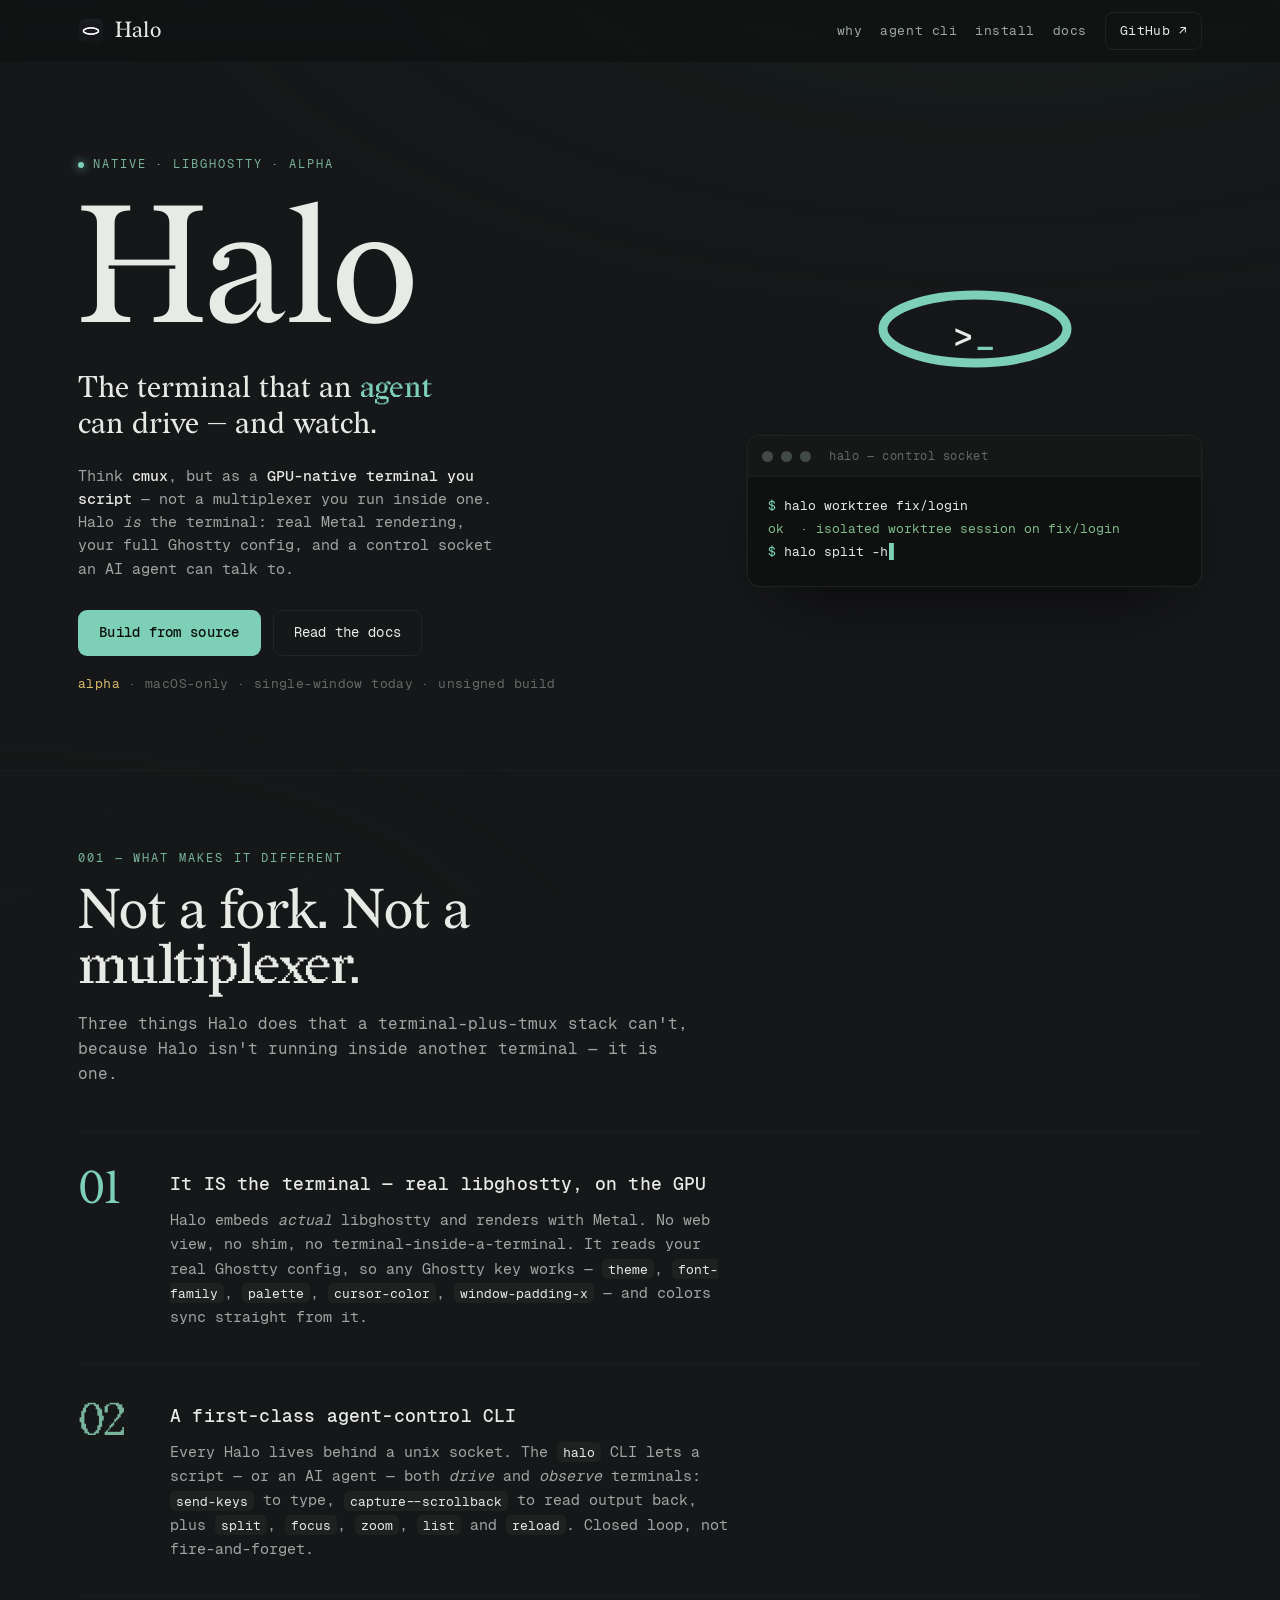
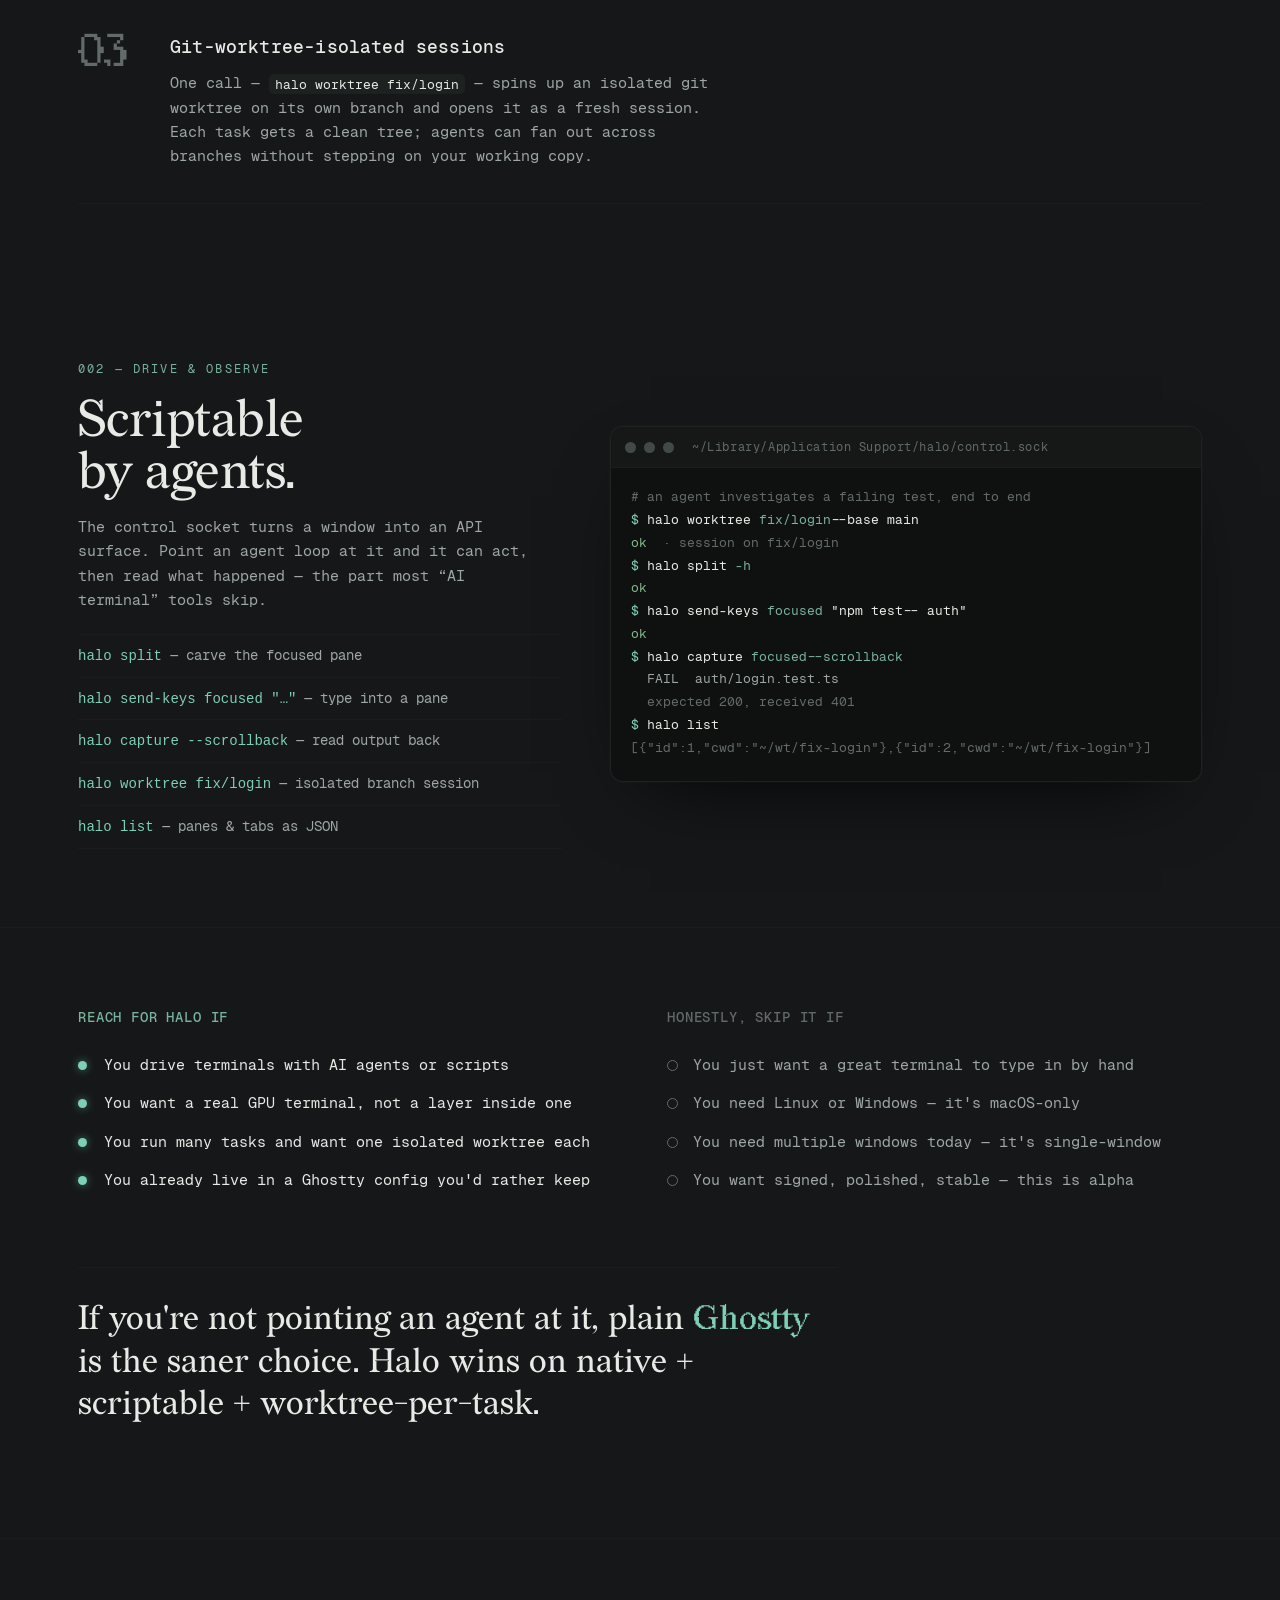
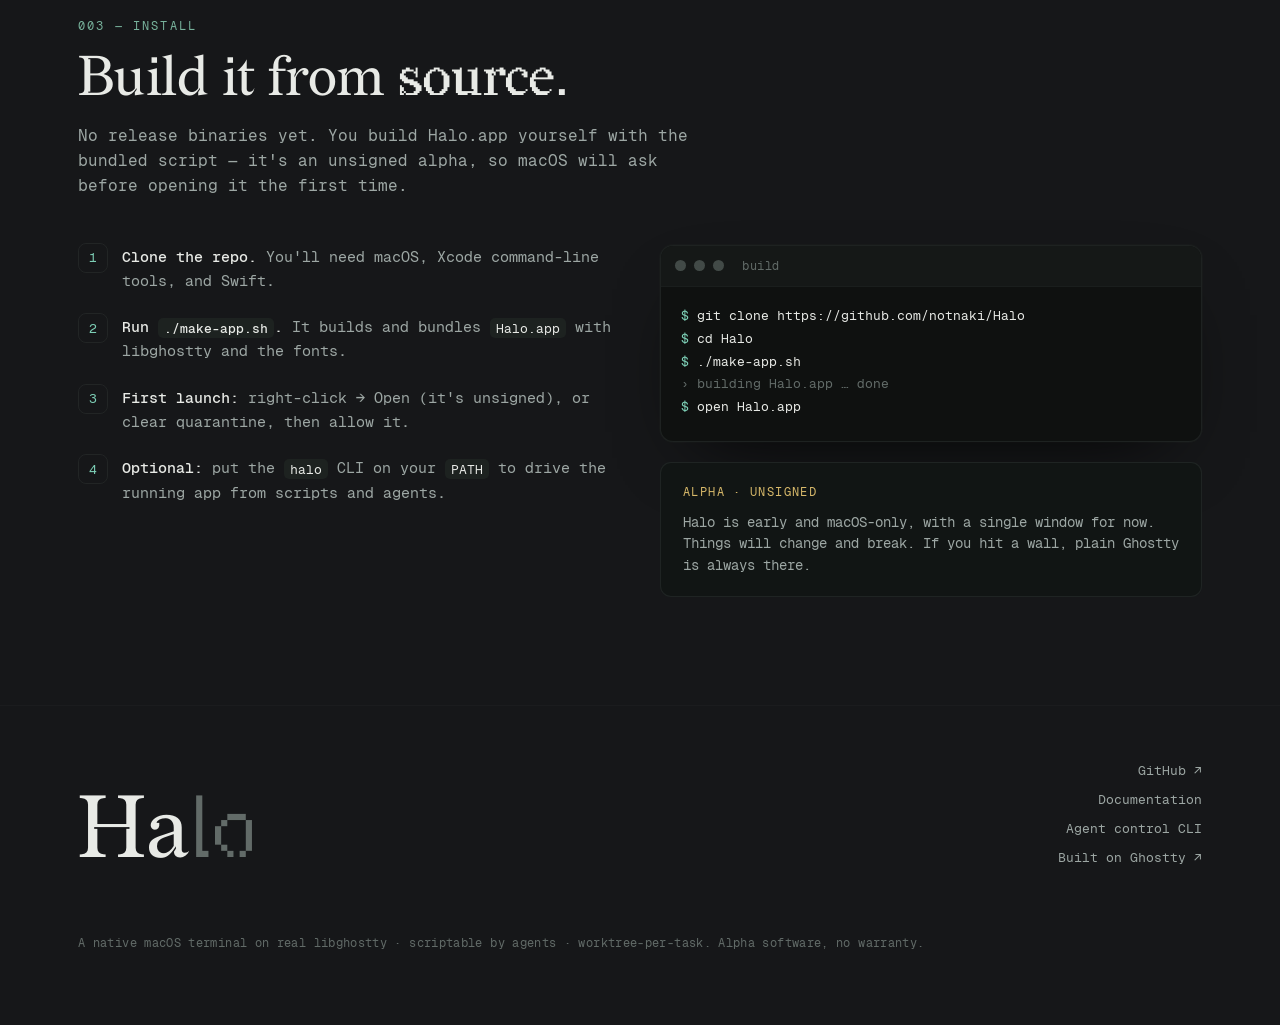
==== index.html @ ccf2ba5f "Halo website: landing + docs (Redaction-font aesthetic) Co-Authored-By: Claude Opus 4.8 <noreply@ant" ====
<!DOCTYPE html>
<html lang="en">
<head>
<meta charset="utf-8">
<meta name="viewport" content="width=device-width, initial-scale=1">
<title>Halo — a GPU-native terminal you script instead of a multiplexer you run inside one</title>
<meta name="description" content="Halo is a native macOS terminal built on real libghostty (GPU/Metal) with a first-class agent-control CLI and git-worktree-isolated sessions. Alpha, macOS-only.">
<link rel="icon" type="image/svg+xml" href="assets/favicon.svg">
<link rel="stylesheet" href="css/style.css">
</head>
<body>

<nav class="nav">
  <div class="wrap">
    <a class="brand" href="index.html">
      <img src="assets/halo-logo.svg" alt="Halo logo">
      <span class="mk">Halo</span>
    </a>
    <span class="spacer"></span>
    <a class="lnk" href="#different">why</a>
    <a class="lnk" href="#agent">agent cli</a>
    <a class="lnk" href="#install">install</a>
    <a class="lnk keep" href="docs.html">docs</a>
    <a class="ghbtn keep" href="https://github.com/notnaki/Halo" target="_blank" rel="noopener">GitHub ↗</a>
  </div>
</nav>

<!-- ============ HERO ============ -->
<header class="hero">
  <div class="wrap">
    <div class="hero-copy">
      <span class="kicker"><span class="dot"></span> native · libghostty · alpha</span>
      <h1><span class="redact" data-redact>Halo</span></h1>
      <p class="tagline">The terminal that an <em>agent</em> can drive — and watch.</p>
      <p class="cmux">
        Think <b>cmux</b>, but as a <b>GPU-native terminal you script</b> — not a
        multiplexer you run inside one. Halo <em>is</em> the terminal: real Metal
        rendering, your full Ghostty config, and a control socket an AI agent can
        talk to.
      </p>
      <div class="hero-cta">
        <a class="btn primary" href="#install">Build from source</a>
        <a class="btn ghost" href="docs.html">Read the docs</a>
      </div>
      <p class="meta-line"><span class="tag">alpha</span> · macOS-only · single-window today · unsigned build</p>
    </div>

    <div class="hero-stage">
      <div class="halo-ring" aria-hidden="true">
        <svg viewBox="0 0 230 130">
          <ellipse class="core" cx="115" cy="58" rx="92" ry="34" fill="none" stroke-width="9"/>
        </svg>
        <div class="prompt">&gt;<span class="cur">_</span></div>
      </div>

      <div class="term" role="img" aria-label="Terminal showing an agent driving Halo: halo split, send-keys, capture, worktree.">
        <div class="bar">
          <span class="d"></span><span class="d"></span><span class="d"></span>
          <span class="t">halo — control socket</span>
        </div>
        <pre data-type='[
          {"t":"cmd","v":"halo worktree fix/login"},
          {"t":"out","v":"ok  · isolated worktree session on fix/login","c":"ok"},
          {"t":"cmd","v":"halo split -h"},
          {"t":"out","v":"ok","c":"ok"},
          {"t":"cmd","v":"halo send-keys focused \"npm test\""},
          {"t":"out","v":"ok","c":"ok"},
          {"t":"cmd","v":"halo capture focused --scrollback"},
          {"t":"out","v":"  Tests:  3 failed, 41 passed","c":"dim2"},
          {"t":"out","v":"  → handing scrollback back to the agent…","c":"dim2"}
        ]'>$ </pre>
      </div>
    </div>
  </div>
</header>

<hr class="rule">

<!-- ============ WHY DIFFERENT ============ -->
<section class="sec" id="different">
  <div class="wrap">
    <div class="sec-head">
      <span class="sec-num">001 — what makes it different</span>
      <h2>Not a fork. Not a <span class="d35">multiplexer.</span></h2>
      <p class="lede">Three things Halo does that a terminal-plus-tmux stack can't, because Halo isn't running inside another terminal — it is one.</p>
    </div>

    <div class="diff">
      <div class="row">
        <div class="idx">01</div>
        <div class="body">
          <h3>It IS the terminal — real libghostty, on the GPU</h3>
          <p>Halo embeds <em>actual</em> libghostty and renders with Metal. No web view, no
          shim, no terminal-inside-a-terminal. It reads your real Ghostty config, so any
          Ghostty key works — <code>theme</code>, <code>font-family</code>, <code>palette</code>,
          <code>cursor-color</code>, <code>window-padding-x</code> — and colors sync straight from it.</p>
        </div>
      </div>
      <div class="row alt">
        <div class="idx">02</div>
        <div class="body">
          <h3>A first-class agent-control CLI</h3>
          <p>Every Halo lives behind a unix socket. The <code>halo</code> CLI lets a script — or an
          AI agent — both <em>drive</em> and <em>observe</em> terminals: <code>send-keys</code> to type,
          <code>capture --scrollback</code> to read output back, plus <code>split</code>, <code>focus</code>,
          <code>zoom</code>, <code>list</code> and <code>reload</code>. Closed loop, not fire-and-forget.</p>
        </div>
      </div>
      <div class="row alt2">
        <div class="idx">03</div>
        <div class="body">
          <h3>Git-worktree-isolated sessions</h3>
          <p>One call — <code>halo worktree fix/login</code> — spins up an isolated git worktree on
          its own branch and opens it as a fresh session. Each task gets a clean tree; agents
          can fan out across branches without stepping on your working copy.</p>
        </div>
      </div>
    </div>
  </div>
</section>

<!-- ============ AGENT DEMO ============ -->
<section class="sec demo" id="agent">
  <div class="wrap">
    <div class="copy">
      <span class="sec-num">002 — drive &amp; observe</span>
      <h2 style="font-family:var(--display);font-weight:400;font-size:clamp(32px,5vw,52px);line-height:1;margin:0 0 16px;">Scriptable<br>by agents.</h2>
      <p>The control socket turns a window into an API surface. Point an agent loop at it
      and it can act, then read what happened — the part most “AI terminal” tools skip.</p>
      <ul>
        <li><code>halo split</code> — carve the focused pane</li>
        <li><code>halo send-keys focused "…"</code> — type into a pane</li>
        <li><code>halo capture --scrollback</code> — read output back</li>
        <li><code>halo worktree fix/login</code> — isolated branch session</li>
        <li><code>halo list</code> — panes &amp; tabs as JSON</li>
      </ul>
    </div>

    <div class="term">
      <div class="bar">
        <span class="d"></span><span class="d"></span><span class="d"></span>
        <span class="t">~/Library/Application Support/halo/control.sock</span>
      </div>
<pre><span class="dim2"># an agent investigates a failing test, end to end</span>
<span class="pr">$ </span><span class="cmd">halo worktree <span class="flag">fix/login</span> --base main</span>
<span class="ok">ok</span>  <span class="dim2">· session on fix/login</span>
<span class="pr">$ </span><span class="cmd">halo split <span class="flag">-h</span></span>
<span class="ok">ok</span>
<span class="pr">$ </span><span class="cmd">halo send-keys <span class="flag">focused</span> "npm test -- auth"</span>
<span class="ok">ok</span>
<span class="pr">$ </span><span class="cmd">halo capture <span class="flag">focused --scrollback</span></span>
  FAIL  auth/login.test.ts
  <span class="dim2">expected 200, received 401</span>
<span class="pr">$ </span><span class="cmd">halo list</span>
<span class="dim2">[{"id":1,"cwd":"~/wt/fix-login"},{"id":2,"cwd":"~/wt/fix-login"}]</span>
</pre>
    </div>
  </div>
</section>

<hr class="rule">

<!-- ============ HONEST / WHO IT'S FOR ============ -->
<section class="sec honest">
  <div class="wrap">
    <div class="col for">
      <h3>Reach for Halo if</h3>
      <ul>
        <li>You drive terminals with AI agents or scripts</li>
        <li>You want a real GPU terminal, not a layer inside one</li>
        <li>You run many tasks and want one isolated worktree each</li>
        <li>You already live in a Ghostty config you'd rather keep</li>
      </ul>
    </div>
    <div class="col not">
      <h3>Honestly, skip it if</h3>
      <ul>
        <li>You just want a great terminal to type in by hand</li>
        <li>You need Linux or Windows — it's macOS-only</li>
        <li>You need multiple windows today — it's single-window</li>
        <li>You want signed, polished, stable — this is alpha</li>
      </ul>
    </div>
    <p class="pull">If you're not pointing an agent at it, plain <em>Ghostty</em> is the saner choice. Halo wins on native + scriptable + worktree-per-task.</p>
  </div>
</section>

<hr class="rule">

<!-- ============ INSTALL ============ -->
<section class="sec install" id="install">
  <div class="wrap">
    <div class="sec-head">
      <span class="sec-num">003 — install</span>
      <h2>Build it from <span class="d35">source.</span></h2>
      <p class="lede">No release binaries yet. You build Halo.app yourself with the bundled script — it's an unsigned alpha, so macOS will ask before opening it the first time.</p>
    </div>

    <div class="grid">
      <ol class="steps">
        <li><b>Clone the repo.</b> You'll need macOS, Xcode command-line tools, and Swift.</li>
        <li><b>Run <span class="inline-code">./make-app.sh</span>.</b> It builds and bundles <span class="inline-code">Halo.app</span> with libghostty and the fonts.</li>
        <li><b>First launch:</b> right-click → Open (it's unsigned), or clear quarantine, then allow it.</li>
        <li><b>Optional:</b> put the <span class="inline-code">halo</span> CLI on your <span class="inline-code">PATH</span> to drive the running app from scripts and agents.</li>
      </ol>

      <div>
        <div class="term">
          <div class="bar">
            <span class="d"></span><span class="d"></span><span class="d"></span>
            <span class="t">build</span>
          </div>
<pre><span class="pr">$ </span><span class="cmd">git clone https://github.com/notnaki/Halo</span>
<span class="pr">$ </span><span class="cmd">cd Halo</span>
<span class="pr">$ </span><span class="cmd">./make-app.sh</span>
<span class="dim2">› building Halo.app … done</span>
<span class="pr">$ </span><span class="cmd">open Halo.app</span>
</pre>
        </div>
        <div class="callout" style="margin-top:20px;">
          <div class="lbl">alpha · unsigned</div>
          <p>Halo is early and macOS-only, with a single window for now. Things will change and break. If you hit a wall, plain Ghostty is always there.</p>
        </div>
      </div>
    </div>
  </div>
</section>

<!-- ============ FOOTER ============ -->
<footer>
  <div class="wrap">
    <div class="big">Ha<span class="d70">lo</span></div>
    <div class="links">
      <a href="https://github.com/notnaki/Halo" target="_blank" rel="noopener">GitHub ↗</a>
      <a href="docs.html">Documentation</a>
      <a href="docs.html#cli">Agent control CLI</a>
      <a href="https://ghostty.org" target="_blank" rel="noopener">Built on Ghostty ↗</a>
    </div>
    <p class="fine">A native macOS terminal on real libghostty · scriptable by agents · worktree-per-task. Alpha software, no warranty.</p>
  </div>
</footer>

<script src="js/main.js"></script>
</body>
</html>
---- css/style.css ----
/* ============================================================
   Halo — site styles
   Redaction (degraded serif display) + Geist Mono (body/code)
   Surface #161719 · text near-white · accent mint #7dcfb6
   ============================================================ */

/* ---- Fonts ---- */
@font-face { font-family:"Redaction";     src:url("../fonts/Redaction.otf")    format("opentype"); font-display:swap; }
@font-face { font-family:"Redaction 10";  src:url("../fonts/Redaction10.otf")  format("opentype"); font-display:swap; }
@font-face { font-family:"Redaction 20";  src:url("../fonts/Redaction20.otf")  format("opentype"); font-display:swap; }
@font-face { font-family:"Redaction 35";  src:url("../fonts/Redaction35.otf")  format("opentype"); font-display:swap; }
@font-face { font-family:"Redaction 50";  src:url("../fonts/Redaction50.otf")  format("opentype"); font-display:swap; }
@font-face { font-family:"Redaction 70";  src:url("../fonts/Redaction70.otf")  format("opentype"); font-display:swap; }
@font-face { font-family:"Redaction 100"; src:url("../fonts/Redaction100.otf") format("opentype"); font-display:swap; }

@font-face { font-family:"Geist Mono"; font-weight:400; src:url("../fonts/GeistMono-Regular.ttf") format("truetype"); font-display:swap; }
@font-face { font-family:"Geist Mono"; font-weight:500; src:url("../fonts/GeistMono-Medium.ttf")  format("truetype"); font-display:swap; }

/* ---- Tokens ---- */
:root{
  --surface:    #161719;
  --surface-2:  oklch(0.205 0.006 175);   /* faintly mint-tinted panel */
  --surface-3:  oklch(0.245 0.008 175);
  --line:       oklch(0.32 0.01 175 / 0.5);
  --line-soft:  oklch(0.32 0.01 175 / 0.22);
  --text:       #e8eae6;
  --text-dim:   oklch(0.72 0.012 175);
  --text-faint: oklch(0.52 0.012 175);
  --accent:     #7dcfb6;
  --accent-dim: oklch(0.72 0.07 168);
  --accent-deep:oklch(0.55 0.08 168);
  --warn:       #d8b96a;

  --mono: "Geist Mono", ui-monospace, "SF Mono", Menlo, monospace;
  --display: "Redaction", Georgia, serif;

  --maxw: 1180px;
  --read: 68ch;
}

*{ box-sizing:border-box; }
html{ -webkit-text-size-adjust:100%; scroll-behavior:smooth; }
@media (prefers-reduced-motion: reduce){ html{ scroll-behavior:auto; } }

body{
  margin:0;
  background:var(--surface);
  color:var(--text);
  font-family:var(--mono);
  font-size:15px;
  line-height:1.62;
  -webkit-font-smoothing:antialiased;
  text-rendering:optimizeLegibility;
  overflow-x:hidden;
}

/* faint grain/vignette so the near-black never looks flat */
body::before{
  content:""; position:fixed; inset:0; z-index:-1; pointer-events:none;
  background:
    radial-gradient(120% 80% at 78% -10%, oklch(0.26 0.03 168 / 0.35), transparent 60%),
    radial-gradient(90% 60% at 0% 110%, oklch(0.22 0.02 168 / 0.30), transparent 60%);
}

a{ color:var(--accent); text-decoration:none; }
a:hover{ text-decoration:underline; text-underline-offset:3px; }

::selection{ background:var(--accent); color:#0d0f10; }

/* ---- Layout ---- */
.wrap{ width:100%; max-width:var(--maxw); margin-inline:auto; padding-inline:28px; }
section{ position:relative; }
.rule{ height:1px; background:var(--line-soft); border:0; margin:0; }

/* ---- Nav ---- */
.nav{
  position:sticky; top:0; z-index:50;
  backdrop-filter:blur(10px);
  background:oklch(0.18 0.005 175 / 0.72);
  border-bottom:1px solid var(--line-soft);
}
.nav .wrap{ display:flex; align-items:center; gap:18px; height:62px; }
.brand{ display:flex; align-items:center; gap:11px; color:var(--text); font-weight:500; letter-spacing:0.02em; }
.brand:hover{ text-decoration:none; }
.brand img{ width:26px; height:26px; border-radius:7px; }
.brand .mk{ font-family:var(--display); font-size:22px; letter-spacing:0.01em; }
.nav .spacer{ flex:1; }
.nav a.lnk{ color:var(--text-dim); font-size:13px; letter-spacing:0.04em; text-transform:lowercase; }
.nav a.lnk:hover{ color:var(--text); text-decoration:none; }
.nav .ghbtn{
  color:var(--text); border:1px solid var(--line); padding:7px 14px; border-radius:8px;
  font-size:13px; letter-spacing:0.03em;
}
.nav .ghbtn:hover{ border-color:var(--accent); color:var(--accent); text-decoration:none; }
@media (max-width:720px){ .nav a.lnk:not(.keep){ display:none; } }

/* ============================================================
   HERO
   ============================================================ */
.hero{ padding:88px 0 64px; }
.hero .wrap{ display:grid; grid-template-columns:1.15fr 0.85fr; gap:54px; align-items:center; }
@media (max-width:880px){ .hero .wrap{ grid-template-columns:1fr; gap:40px; } }

.kicker{
  display:inline-flex; align-items:center; gap:9px;
  font-size:12px; letter-spacing:0.16em; text-transform:uppercase; color:var(--accent-dim);
  margin-bottom:26px;
}
.kicker .dot{ width:6px; height:6px; border-radius:50%; background:var(--accent); box-shadow:0 0 10px var(--accent); }

/* the big degrading display word */
.hero h1{
  margin:0;
  font-family:var(--display);
  font-weight:400;
  font-size:clamp(64px, 13vw, 168px);
  line-height:0.86;
  letter-spacing:-0.01em;
}
.hero h1 .redact{ display:inline-block; }
/* each letter starts crisp; degrades via grade swap on scroll/hover */
.hero h1 .gl{ display:inline-block; transition:font-family 0.35s ease; will-change:font-family; }

.tagline{
  margin:26px 0 0;
  font-family:var(--display);
  font-size:clamp(20px, 2.6vw, 30px);
  line-height:1.2;
  color:var(--text);
  max-width:22ch;
}
.tagline em{ font-style:normal; font-family:"Redaction 35"; color:var(--accent); }

.cmux{
  margin-top:22px; max-width:46ch; color:var(--text-dim); font-size:14.5px; line-height:1.6;
}
.cmux b{ color:var(--text); font-weight:500; }

.hero-cta{ display:flex; flex-wrap:wrap; gap:12px; margin-top:30px; align-items:center; }
.btn{
  font-family:var(--mono); font-size:13.5px; letter-spacing:0.02em;
  padding:11px 20px; border-radius:9px; cursor:pointer; border:1px solid transparent;
  display:inline-flex; align-items:center; gap:9px;
}
.btn.primary{ background:var(--accent); color:#0c0f0e; font-weight:500; }
.btn.primary:hover{ background:#95dcc6; text-decoration:none; }
.btn.ghost{ border-color:var(--line); color:var(--text); }
.btn.ghost:hover{ border-color:var(--accent); color:var(--accent); text-decoration:none; }
.meta-line{ margin-top:18px; color:var(--text-faint); font-size:12.5px; letter-spacing:0.03em; }
.meta-line .tag{ color:var(--warn); }

/* ---- Hero visual: glowing halo over a live terminal ---- */
.hero-stage{ position:relative; min-height:300px; display:flex; flex-direction:column; align-items:center; justify-content:center; gap:34px; }

.halo-ring{ position:relative; width:230px; height:130px; }
.halo-ring svg{ width:100%; height:100%; overflow:visible; }
.halo-ring .ell{ filter:drop-shadow(0 0 18px var(--accent-deep)); }
.halo-ring .core{ stroke:var(--accent); }
@keyframes haloPulse{
  0%,100%{ opacity:0.85; filter:drop-shadow(0 0 14px oklch(0.55 0.08 168 / 0.7)); }
  50%    { opacity:1;    filter:drop-shadow(0 0 30px oklch(0.62 0.10 168 / 0.95)); }
}
.halo-ring .core{ animation:haloPulse 4.2s ease-in-out infinite; }
.halo-ring .prompt{
  position:absolute; inset:0; display:flex; align-items:center; justify-content:center;
  font-family:var(--mono); font-size:34px; font-weight:500; color:var(--text);
  letter-spacing:0.04em;
}
.halo-ring .prompt .cur{ color:var(--accent); animation:blink 1.1s step-end infinite; }
@keyframes blink{ 50%{ opacity:0; } }

@media (prefers-reduced-motion: reduce){
  .halo-ring .core{ animation:none; }
  .halo-ring .prompt .cur{ animation:none; }
  .term .type::after{ animation:none; }
}

/* ---- Terminal card (hero + demos) ---- */
.term{
  width:100%;
  background:oklch(0.175 0.004 175);
  border:1px solid var(--line);
  border-radius:13px;
  overflow:hidden;
  box-shadow:0 30px 80px -40px #000, 0 0 0 1px oklch(0.32 0.01 175 / 0.15);
}
.term .bar{
  display:flex; align-items:center; gap:8px;
  padding:11px 14px; border-bottom:1px solid var(--line-soft);
  background:oklch(0.205 0.005 175);
}
.term .bar .d{ width:11px; height:11px; border-radius:50%; background:oklch(0.4 0.01 175); }
.term .bar .t{ margin-left:10px; font-size:11.5px; color:var(--text-faint); letter-spacing:0.05em; }
.term pre{
  margin:0; padding:18px 20px 22px; font-family:var(--mono); font-size:13px; line-height:1.75;
  white-space:pre-wrap; word-break:break-word; color:var(--text-dim);
}
.term .pr{ color:var(--accent); }     /* prompt $ */
.term .cmd{ color:var(--text); }      /* typed command */
.term .flag{ color:var(--accent-dim); }
.term .ok{ color:#7fb98a; }
.term .dim2{ color:var(--text-faint); }
.term .type::after{
  content:"▋"; color:var(--accent); margin-left:1px;
  animation:blink 1.1s step-end infinite;
}

/* ============================================================
   SECTION SCAFFOLD
   ============================================================ */
.sec{ padding:78px 0; }
.sec-head{ max-width:var(--read); margin-bottom:46px; }
.sec-num{
  font-size:12px; letter-spacing:0.18em; color:var(--accent-dim); text-transform:uppercase;
  display:block; margin-bottom:16px;
}
.sec h2{
  font-family:var(--display); font-weight:400; letter-spacing:-0.01em;
  font-size:clamp(34px, 5vw, 56px); line-height:0.98; margin:0 0 16px;
}
.sec h2 .d35{ font-family:"Redaction 35"; }
.sec .lede{ color:var(--text-dim); font-size:15.5px; max-width:var(--read); }

/* ---- "Why different" — editorial numbered rows, NOT cards ---- */
.diff{ display:flex; flex-direction:column; }
.diff .row{
  display:grid; grid-template-columns:64px 1fr; gap:28px;
  padding:34px 0; border-top:1px solid var(--line-soft);
}
.diff .row:last-child{ border-bottom:1px solid var(--line-soft); }
.diff .idx{
  font-family:var(--display); font-size:46px; line-height:1; color:var(--accent);
  font-feature-settings:"tnum";
}
.diff .row.alt .idx{ font-family:"Redaction 35"; color:var(--accent-dim); }
.diff .row.alt2 .idx{ font-family:"Redaction 70"; color:var(--text-faint); }
.diff .body h3{
  margin:2px 0 10px; font-family:var(--mono); font-weight:500; font-size:18px; letter-spacing:0.01em; color:var(--text);
}
.diff .body p{ margin:0; color:var(--text-dim); max-width:62ch; }
.diff .body p code, .inline-code{
  font-family:var(--mono); background:var(--surface-3); color:var(--text);
  padding:1.5px 6px; border-radius:5px; font-size:0.88em;
}
@media (max-width:620px){ .diff .row{ grid-template-columns:1fr; gap:8px; } .diff .idx{ font-size:34px; } }

/* ---- Demo (agent control) ---- */
.demo .wrap{ display:grid; grid-template-columns:0.9fr 1.1fr; gap:48px; align-items:center; }
@media (max-width:880px){ .demo .wrap{ grid-template-columns:1fr; gap:32px; } }
.demo .copy p{ color:var(--text-dim); max-width:50ch; }
.demo .copy ul{ list-style:none; padding:0; margin:22px 0 0; }
.demo .copy li{ padding:9px 0; border-bottom:1px solid var(--line-soft); color:var(--text-dim); font-size:14px; }
.demo .copy li code{ color:var(--accent); }
.demo .copy li:first-child{ border-top:1px solid var(--line-soft); }

/* ---- Audience / honesty ---- */
.honest .wrap{ display:grid; grid-template-columns:1fr 1fr; gap:54px; }
@media (max-width:760px){ .honest .wrap{ grid-template-columns:1fr; gap:34px; } }
.honest .col h3{ font-family:var(--mono); font-weight:500; font-size:14px; letter-spacing:0.06em; text-transform:uppercase; color:var(--text-faint); margin:0 0 18px; }
.honest .for h3{ color:var(--accent-dim); }
.honest ul{ list-style:none; padding:0; margin:0; }
.honest li{ position:relative; padding:7px 0 7px 26px; color:var(--text); }
.honest li::before{ content:""; position:absolute; left:0; top:15px; width:9px; height:9px; border-radius:50%; }
.honest .for li::before{ background:var(--accent); box-shadow:0 0 8px var(--accent-deep); }
.honest .not li::before{ background:none; border:1px solid var(--text-faint); top:14px; }
.honest .not li{ color:var(--text-dim); }
.honest .pull{
  grid-column:1 / -1; margin-top:14px; padding-top:30px; border-top:1px solid var(--line-soft);
  font-family:var(--display); font-size:clamp(22px, 3vw, 34px); line-height:1.25; color:var(--text);
  max-width:38ch;
}
.honest .pull em{ font-style:normal; font-family:"Redaction 35"; color:var(--accent); }

/* ---- Install ---- */
.install .grid{ display:grid; grid-template-columns:1fr 1fr; gap:40px; align-items:start; }
@media (max-width:820px){ .install .grid{ grid-template-columns:1fr; gap:30px; } }
.steps{ counter-reset:s; margin:0; padding:0; list-style:none; }
.steps li{ counter-increment:s; position:relative; padding:0 0 22px 44px; color:var(--text-dim); }
.steps li::before{
  content:counter(s); position:absolute; left:0; top:-2px;
  width:28px; height:28px; border-radius:8px; border:1px solid var(--line);
  display:flex; align-items:center; justify-content:center; color:var(--accent); font-size:13px;
}
.steps li b{ color:var(--text); font-weight:500; }
.callout{
  border:1px solid var(--line); border-radius:11px; padding:20px 22px; background:oklch(0.19 0.006 175);
}
.callout .lbl{ font-size:11.5px; letter-spacing:0.12em; text-transform:uppercase; color:var(--warn); margin-bottom:10px; }
.callout p{ margin:0; color:var(--text-dim); font-size:13.5px; line-height:1.6; }

/* ---- Footer ---- */
footer{ border-top:1px solid var(--line-soft); padding:54px 0 64px; margin-top:30px; }
footer .wrap{ display:flex; flex-wrap:wrap; gap:32px; justify-content:space-between; align-items:flex-end; }
footer .big{ font-family:var(--display); font-size:clamp(40px, 8vw, 88px); line-height:0.85; color:var(--text); }
footer .big .d70{ font-family:"Redaction 70"; color:var(--text-faint); }
footer .links{ display:flex; flex-direction:column; gap:8px; text-align:right; }
footer .links a{ color:var(--text-dim); font-size:13px; }
footer .links a:hover{ color:var(--accent); }
footer .fine{ width:100%; margin-top:34px; color:var(--text-faint); font-size:12px; letter-spacing:0.03em; }

/* ============================================================
   DOCS
   ============================================================ */
.docs-layout{ display:grid; grid-template-columns:230px 1fr; gap:54px; align-items:start; }
@media (max-width:900px){ .docs-layout{ grid-template-columns:1fr; gap:0; } }

.toc{ position:sticky; top:90px; align-self:start; }
@media (max-width:900px){ .toc{ position:static; margin-bottom:34px; padding-bottom:24px; border-bottom:1px solid var(--line-soft); } }
.toc .grp{ margin-bottom:24px; }
.toc .grp-t{ font-size:11px; letter-spacing:0.14em; text-transform:uppercase; color:var(--text-faint); margin-bottom:10px; }
.toc a{ display:block; color:var(--text-dim); font-size:13px; padding:4px 0; }
.toc a:hover{ color:var(--accent); text-decoration:none; }

.doc-main{ max-width:760px; min-width:0; }
.doc-hero{ padding:64px 0 30px; }
.doc-hero h1{ font-family:var(--display); font-weight:400; font-size:clamp(48px,9vw,92px); line-height:0.86; margin:0; letter-spacing:-0.01em; }
.doc-hero h1 .d35{ font-family:"Redaction 35"; }
.doc-hero p{ color:var(--text-dim); max-width:var(--read); margin-top:18px; }

.doc-sec{ padding:40px 0; border-top:1px solid var(--line-soft); scroll-margin-top:80px; }
.doc-sec > h2{
  font-family:var(--display); font-weight:400; font-size:clamp(30px,5vw,46px); line-height:1; margin:0 0 8px;
}
.doc-sec .sub{ color:var(--text-dim); max-width:var(--read); margin:0 0 26px; }
.doc-sec h3{
  font-family:var(--mono); font-weight:500; font-size:15px; letter-spacing:0.04em; text-transform:uppercase;
  color:var(--text-faint); margin:36px 0 14px;
}
.doc-sec p{ color:var(--text-dim); max-width:var(--read); }
.doc-sec p code, .doc-sec li code{
  font-family:var(--mono); background:var(--surface-3); color:var(--text);
  padding:1.5px 6px; border-radius:5px; font-size:0.88em;
}

/* config / cli tables */
.tbl{ width:100%; border-collapse:collapse; margin:8px 0 6px; font-size:13px; }
.tbl th{ text-align:left; font-weight:500; color:var(--text-faint); font-size:11px; letter-spacing:0.1em; text-transform:uppercase; padding:0 14px 10px 0; border-bottom:1px solid var(--line-soft); }
.tbl td{ padding:11px 14px 11px 0; border-bottom:1px solid var(--line-soft); vertical-align:top; color:var(--text-dim); }
.tbl td:first-child{ white-space:nowrap; }
.tbl code{ font-family:var(--mono); color:var(--accent); font-size:12.5px; }
.tbl .def{ color:var(--text); font-family:var(--mono); font-size:12.5px; }
.tbl tr:last-child td{ border-bottom:0; }

/* keyboard */
kbd{
  font-family:var(--mono); font-size:12px; color:var(--text);
  background:var(--surface-3); border:1px solid var(--line);
  border-bottom-width:2px; border-radius:6px; padding:2px 7px; white-space:nowrap;
}
.keys{ width:100%; border-collapse:collapse; font-size:13.5px; }
.keys td{ padding:10px 14px 10px 0; border-bottom:1px solid var(--line-soft); color:var(--text-dim); vertical-align:top; }
.keys td:first-child{ white-space:nowrap; width:1%; }
.keys tr:last-child td{ border-bottom:0; }

.codeblock{
  background:oklch(0.175 0.004 175); border:1px solid var(--line); border-radius:11px;
  padding:18px 20px; margin:18px 0; overflow-x:auto;
}
.codeblock pre{ margin:0; font-family:var(--mono); font-size:13px; line-height:1.7; color:var(--text-dim); white-space:pre; }
.codeblock .pr{ color:var(--accent); }
.codeblock .cmd{ color:var(--text); }
.codeblock .flag{ color:var(--accent-dim); }
.codeblock .cm{ color:var(--text-faint); }

.note{
  border:1px solid var(--line); border-radius:11px; padding:18px 20px; margin:22px 0;
  background:oklch(0.19 0.006 175); color:var(--text-dim); font-size:13.5px;
}
.note b{ color:var(--text); }
.back{ display:inline-block; margin-top:50px; color:var(--text-dim); font-size:13px; }
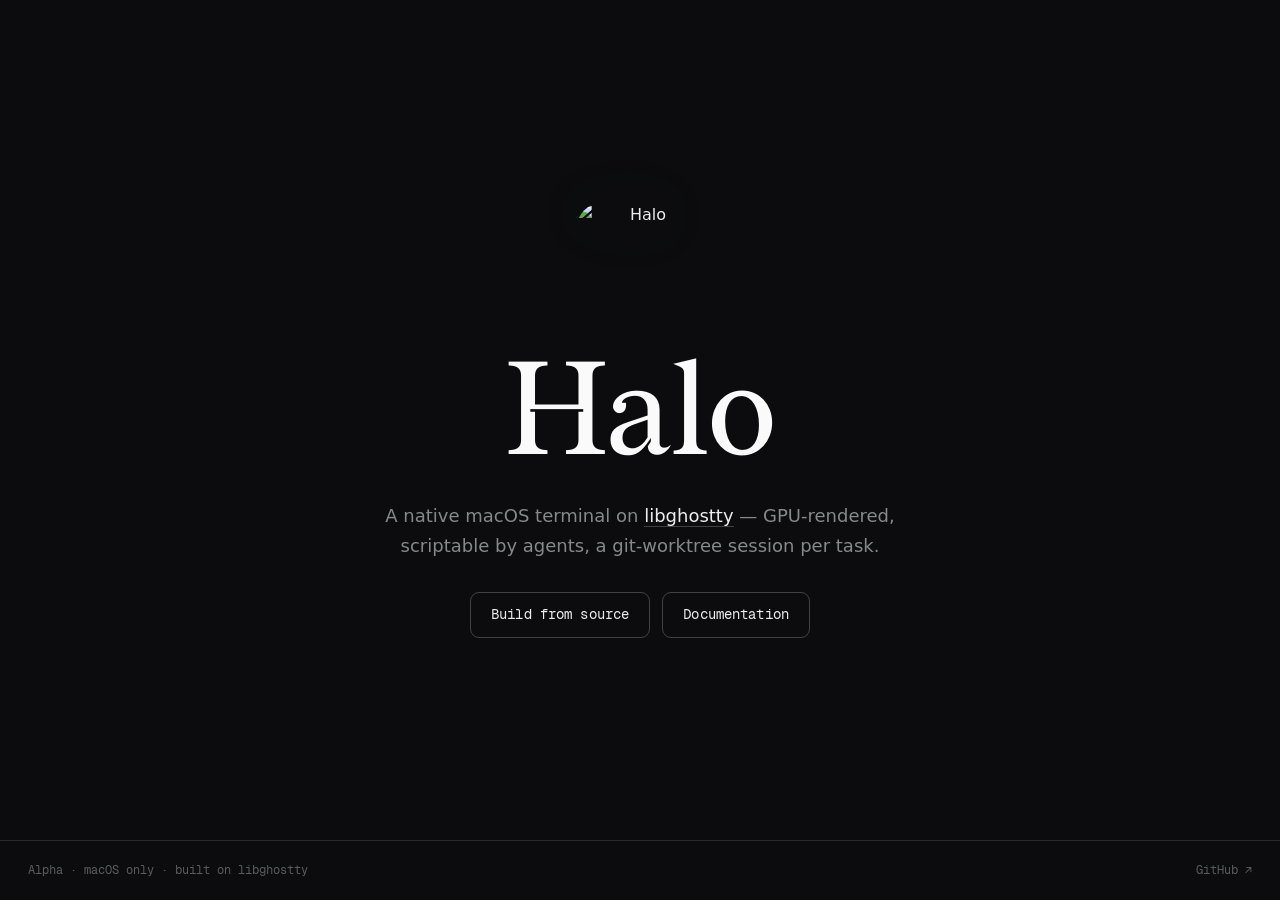
==== commit 73e75c03: "Site: per-character ink-bleed hover on wordmark" ====
--- a/index.html
+++ b/index.html
@@ -1,245 +1,27 @@
-<!DOCTYPE html>
+<!doctype html>
 <html lang="en">
 <head>
 <meta charset="utf-8">
 <meta name="viewport" content="width=device-width, initial-scale=1">
-<title>Halo — a GPU-native terminal you script instead of a multiplexer you run inside one</title>
-<meta name="description" content="Halo is a native macOS terminal built on real libghostty (GPU/Metal) with a first-class agent-control CLI and git-worktree-isolated sessions. Alpha, macOS-only.">
-<link rel="icon" type="image/svg+xml" href="assets/favicon.svg">
+<title>Halo — a native macOS terminal on libghostty</title>
+<meta name="description" content="A native macOS terminal emulator built on libghostty. GPU-rendered, scriptable by agents, with a git-worktree session per task.">
+<link rel="icon" href="assets/favicon.png">
 <link rel="stylesheet" href="css/style.css">
 </head>
-<body>
-
-<nav class="nav">
-  <div class="wrap">
-    <a class="brand" href="index.html">
-      <img src="assets/halo-logo.svg" alt="Halo logo">
-      <span class="mk">Halo</span>
-    </a>
-    <span class="spacer"></span>
-    <a class="lnk" href="#different">why</a>
-    <a class="lnk" href="#agent">agent cli</a>
-    <a class="lnk" href="#install">install</a>
-    <a class="lnk keep" href="docs.html">docs</a>
-    <a class="ghbtn keep" href="https://github.com/notnaki/Halo" target="_blank" rel="noopener">GitHub ↗</a>
-  </div>
-</nav>
-
-<!-- ============ HERO ============ -->
-<header class="hero">
-  <div class="wrap">
-    <div class="hero-copy">
-      <span class="kicker"><span class="dot"></span> native · libghostty · alpha</span>
-      <h1><span class="redact" data-redact>Halo</span></h1>
-      <p class="tagline">The terminal that an <em>agent</em> can drive — and watch.</p>
-      <p class="cmux">
-        Think <b>cmux</b>, but as a <b>GPU-native terminal you script</b> — not a
-        multiplexer you run inside one. Halo <em>is</em> the terminal: real Metal
-        rendering, your full Ghostty config, and a control socket an AI agent can
-        talk to.
-      </p>
-      <div class="hero-cta">
-        <a class="btn primary" href="#install">Build from source</a>
-        <a class="btn ghost" href="docs.html">Read the docs</a>
-      </div>
-      <p class="meta-line"><span class="tag">alpha</span> · macOS-only · single-window today · unsigned build</p>
-    </div>
-
-    <div class="hero-stage">
-      <div class="halo-ring" aria-hidden="true">
-        <svg viewBox="0 0 230 130">
-          <ellipse class="core" cx="115" cy="58" rx="92" ry="34" fill="none" stroke-width="9"/>
-        </svg>
-        <div class="prompt">&gt;<span class="cur">_</span></div>
-      </div>
-
-      <div class="term" role="img" aria-label="Terminal showing an agent driving Halo: halo split, send-keys, capture, worktree.">
-        <div class="bar">
-          <span class="d"></span><span class="d"></span><span class="d"></span>
-          <span class="t">halo — control socket</span>
-        </div>
-        <pre data-type='[
-          {"t":"cmd","v":"halo worktree fix/login"},
-          {"t":"out","v":"ok  · isolated worktree session on fix/login","c":"ok"},
-          {"t":"cmd","v":"halo split -h"},
-          {"t":"out","v":"ok","c":"ok"},
-          {"t":"cmd","v":"halo send-keys focused \"npm test\""},
-          {"t":"out","v":"ok","c":"ok"},
-          {"t":"cmd","v":"halo capture focused --scrollback"},
-          {"t":"out","v":"  Tests:  3 failed, 41 passed","c":"dim2"},
-          {"t":"out","v":"  → handing scrollback back to the agent…","c":"dim2"}
-        ]'>$ </pre>
-      </div>
-    </div>
-  </div>
-</header>
-
-<hr class="rule">
-
-<!-- ============ WHY DIFFERENT ============ -->
-<section class="sec" id="different">
-  <div class="wrap">
-    <div class="sec-head">
-      <span class="sec-num">001 — what makes it different</span>
-      <h2>Not a fork. Not a <span class="d35">multiplexer.</span></h2>
-      <p class="lede">Three things Halo does that a terminal-plus-tmux stack can't, because Halo isn't running inside another terminal — it is one.</p>
-    </div>
-
-    <div class="diff">
-      <div class="row">
-        <div class="idx">01</div>
-        <div class="body">
-          <h3>It IS the terminal — real libghostty, on the GPU</h3>
-          <p>Halo embeds <em>actual</em> libghostty and renders with Metal. No web view, no
-          shim, no terminal-inside-a-terminal. It reads your real Ghostty config, so any
-          Ghostty key works — <code>theme</code>, <code>font-family</code>, <code>palette</code>,
-          <code>cursor-color</code>, <code>window-padding-x</code> — and colors sync straight from it.</p>
-        </div>
-      </div>
-      <div class="row alt">
-        <div class="idx">02</div>
-        <div class="body">
-          <h3>A first-class agent-control CLI</h3>
-          <p>Every Halo lives behind a unix socket. The <code>halo</code> CLI lets a script — or an
-          AI agent — both <em>drive</em> and <em>observe</em> terminals: <code>send-keys</code> to type,
-          <code>capture --scrollback</code> to read output back, plus <code>split</code>, <code>focus</code>,
-          <code>zoom</code>, <code>list</code> and <code>reload</code>. Closed loop, not fire-and-forget.</p>
-        </div>
-      </div>
-      <div class="row alt2">
-        <div class="idx">03</div>
-        <div class="body">
-          <h3>Git-worktree-isolated sessions</h3>
-          <p>One call — <code>halo worktree fix/login</code> — spins up an isolated git worktree on
-          its own branch and opens it as a fresh session. Each task gets a clean tree; agents
-          can fan out across branches without stepping on your working copy.</p>
-        </div>
-      </div>
-    </div>
-  </div>
-</section>
-
-<!-- ============ AGENT DEMO ============ -->
-<section class="sec demo" id="agent">
-  <div class="wrap">
-    <div class="copy">
-      <span class="sec-num">002 — drive &amp; observe</span>
-      <h2 style="font-family:var(--display);font-weight:400;font-size:clamp(32px,5vw,52px);line-height:1;margin:0 0 16px;">Scriptable<br>by agents.</h2>
-      <p>The control socket turns a window into an API surface. Point an agent loop at it
-      and it can act, then read what happened — the part most “AI terminal” tools skip.</p>
-      <ul>
-        <li><code>halo split</code> — carve the focused pane</li>
-        <li><code>halo send-keys focused "…"</code> — type into a pane</li>
-        <li><code>halo capture --scrollback</code> — read output back</li>
-        <li><code>halo worktree fix/login</code> — isolated branch session</li>
-        <li><code>halo list</code> — panes &amp; tabs as JSON</li>
-      </ul>
-    </div>
-
-    <div class="term">
-      <div class="bar">
-        <span class="d"></span><span class="d"></span><span class="d"></span>
-        <span class="t">~/Library/Application Support/halo/control.sock</span>
-      </div>
-<pre><span class="dim2"># an agent investigates a failing test, end to end</span>
-<span class="pr">$ </span><span class="cmd">halo worktree <span class="flag">fix/login</span> --base main</span>
-<span class="ok">ok</span>  <span class="dim2">· session on fix/login</span>
-<span class="pr">$ </span><span class="cmd">halo split <span class="flag">-h</span></span>
-<span class="ok">ok</span>
-<span class="pr">$ </span><span class="cmd">halo send-keys <span class="flag">focused</span> "npm test -- auth"</span>
-<span class="ok">ok</span>
-<span class="pr">$ </span><span class="cmd">halo capture <span class="flag">focused --scrollback</span></span>
-  FAIL  auth/login.test.ts
-  <span class="dim2">expected 200, received 401</span>
-<span class="pr">$ </span><span class="cmd">halo list</span>
-<span class="dim2">[{"id":1,"cwd":"~/wt/fix-login"},{"id":2,"cwd":"~/wt/fix-login"}]</span>
-</pre>
-    </div>
-  </div>
-</section>
-
-<hr class="rule">
-
-<!-- ============ HONEST / WHO IT'S FOR ============ -->
-<section class="sec honest">
-  <div class="wrap">
-    <div class="col for">
-      <h3>Reach for Halo if</h3>
-      <ul>
-        <li>You drive terminals with AI agents or scripts</li>
-        <li>You want a real GPU terminal, not a layer inside one</li>
-        <li>You run many tasks and want one isolated worktree each</li>
-        <li>You already live in a Ghostty config you'd rather keep</li>
-      </ul>
-    </div>
-    <div class="col not">
-      <h3>Honestly, skip it if</h3>
-      <ul>
-        <li>You just want a great terminal to type in by hand</li>
-        <li>You need Linux or Windows — it's macOS-only</li>
-        <li>You need multiple windows today — it's single-window</li>
-        <li>You want signed, polished, stable — this is alpha</li>
-      </ul>
-    </div>
-    <p class="pull">If you're not pointing an agent at it, plain <em>Ghostty</em> is the saner choice. Halo wins on native + scriptable + worktree-per-task.</p>
-  </div>
-</section>
-
-<hr class="rule">
-
-<!-- ============ INSTALL ============ -->
-<section class="sec install" id="install">
-  <div class="wrap">
-    <div class="sec-head">
-      <span class="sec-num">003 — install</span>
-      <h2>Build it from <span class="d35">source.</span></h2>
-      <p class="lede">No release binaries yet. You build Halo.app yourself with the bundled script — it's an unsigned alpha, so macOS will ask before opening it the first time.</p>
-    </div>
-
-    <div class="grid">
-      <ol class="steps">
-        <li><b>Clone the repo.</b> You'll need macOS, Xcode command-line tools, and Swift.</li>
-        <li><b>Run <span class="inline-code">./make-app.sh</span>.</b> It builds and bundles <span class="inline-code">Halo.app</span> with libghostty and the fonts.</li>
-        <li><b>First launch:</b> right-click → Open (it's unsigned), or clear quarantine, then allow it.</li>
-        <li><b>Optional:</b> put the <span class="inline-code">halo</span> CLI on your <span class="inline-code">PATH</span> to drive the running app from scripts and agents.</li>
-      </ol>
-
-      <div>
-        <div class="term">
-          <div class="bar">
-            <span class="d"></span><span class="d"></span><span class="d"></span>
-            <span class="t">build</span>
-          </div>
-<pre><span class="pr">$ </span><span class="cmd">git clone https://github.com/notnaki/Halo</span>
-<span class="pr">$ </span><span class="cmd">cd Halo</span>
-<span class="pr">$ </span><span class="cmd">./make-app.sh</span>
-<span class="dim2">› building Halo.app … done</span>
-<span class="pr">$ </span><span class="cmd">open Halo.app</span>
-</pre>
-        </div>
-        <div class="callout" style="margin-top:20px;">
-          <div class="lbl">alpha · unsigned</div>
-          <p>Halo is early and macOS-only, with a single window for now. Things will change and break. If you hit a wall, plain Ghostty is always there.</p>
-        </div>
-      </div>
-    </div>
-  </div>
-</section>
-
-<!-- ============ FOOTER ============ -->
-<footer>
-  <div class="wrap">
-    <div class="big">Ha<span class="d70">lo</span></div>
-    <div class="links">
-      <a href="https://github.com/notnaki/Halo" target="_blank" rel="noopener">GitHub ↗</a>
-      <a href="docs.html">Documentation</a>
-      <a href="docs.html#cli">Agent control CLI</a>
-      <a href="https://ghostty.org" target="_blank" rel="noopener">Built on Ghostty ↗</a>
-    </div>
-    <p class="fine">A native macOS terminal on real libghostty · scriptable by agents · worktree-per-task. Alpha software, no warranty.</p>
-  </div>
-</footer>
-
-<script src="js/main.js"></script>
+<body class="home">
+  <main class="hero">
+    <img class="mark" src="assets/halo-mark.png" alt="Halo" width="128" height="128">
+    <h1 class="wordmark" aria-label="Halo"><span>H</span><span>a</span><span>l</span><span>o</span></h1>
+    <p class="lede">A native&nbsp;macOS terminal on <a href="https://ghostty.org">libghostty</a> —
+      GPU-rendered, scriptable by agents, a git&#8209;worktree session per task.</p>
+    <nav class="actions">
+      <a class="btn" href="https://github.com/notnaki/Halo">Build from source</a>
+      <a class="btn" href="docs.html">Documentation</a>
+    </nav>
+  </main>
+  <footer class="foot">
+    <span>Alpha · macOS only · built on libghostty</span>
+    <a href="https://github.com/notnaki/Halo">GitHub ↗</a>
+  </footer>
 </body>
 </html>
--- a/css/style.css
+++ b/css/style.css
@@ -1,370 +1,122 @@
-/* ============================================================
-   Halo — site styles
-   Redaction (degraded serif display) + Geist Mono (body/code)
-   Surface #161719 · text near-white · accent mint #7dcfb6
-   ============================================================ */
+/* Halo — plain, single-screen. Near-black, one mark, one line, two buttons.
+   Wordmark in Redaction (the redaction.us nod); everything else system + mono. */
 
-/* ---- Fonts ---- */
-@font-face { font-family:"Redaction";     src:url("../fonts/Redaction.otf")    format("opentype"); font-display:swap; }
-@font-face { font-family:"Redaction 10";  src:url("../fonts/Redaction10.otf")  format("opentype"); font-display:swap; }
-@font-face { font-family:"Redaction 20";  src:url("../fonts/Redaction20.otf")  format("opentype"); font-display:swap; }
-@font-face { font-family:"Redaction 35";  src:url("../fonts/Redaction35.otf")  format("opentype"); font-display:swap; }
-@font-face { font-family:"Redaction 50";  src:url("../fonts/Redaction50.otf")  format("opentype"); font-display:swap; }
-@font-face { font-family:"Redaction 70";  src:url("../fonts/Redaction70.otf")  format("opentype"); font-display:swap; }
+@font-face { font-family:"Redaction"; src:url("../fonts/Redaction.otf") format("opentype"); font-display:swap; }
+@font-face { font-family:"Redaction 20"; src:url("../fonts/Redaction20.otf") format("opentype"); font-display:swap; }
 @font-face { font-family:"Redaction 100"; src:url("../fonts/Redaction100.otf") format("opentype"); font-display:swap; }
+@font-face { font-family:"Geist Mono"; src:url("../fonts/GeistMono-Regular.ttf") format("truetype"); font-weight:400; font-display:swap; }
+@font-face { font-family:"Geist Mono"; src:url("../fonts/GeistMono-Medium.ttf") format("truetype"); font-weight:500; font-display:swap; }
 
-@font-face { font-family:"Geist Mono"; font-weight:400; src:url("../fonts/GeistMono-Regular.ttf") format("truetype"); font-display:swap; }
-@font-face { font-family:"Geist Mono"; font-weight:500; src:url("../fonts/GeistMono-Medium.ttf")  format("truetype"); font-display:swap; }
-
-/* ---- Tokens ---- */
 :root{
-  --surface:    #161719;
-  --surface-2:  oklch(0.205 0.006 175);   /* faintly mint-tinted panel */
-  --surface-3:  oklch(0.245 0.008 175);
-  --line:       oklch(0.32 0.01 175 / 0.5);
-  --line-soft:  oklch(0.32 0.01 175 / 0.22);
-  --text:       #e8eae6;
-  --text-dim:   oklch(0.72 0.012 175);
-  --text-faint: oklch(0.52 0.012 175);
-  --accent:     #7dcfb6;
-  --accent-dim: oklch(0.72 0.07 168);
-  --accent-deep:oklch(0.55 0.08 168);
-  --warn:       #d8b96a;
-
-  --mono: "Geist Mono", ui-monospace, "SF Mono", Menlo, monospace;
-  --display: "Redaction", Georgia, serif;
-
-  --maxw: 1180px;
-  --read: 68ch;
+  --bg:#0c0c0e;
+  --fg:#ededee;
+  --muted:#86888c;
+  --faint:#5a5c60;
+  --line:rgba(255,255,255,.12);
+  --line-2:rgba(255,255,255,.22);
+  --accent:#7dcfb6;
+  --mono:"Geist Mono", ui-monospace, SFMono-Regular, Menlo, monospace;
+  --sans:-apple-system, BlinkMacSystemFont, "Segoe UI", Inter, system-ui, sans-serif;
 }
 
 *{ box-sizing:border-box; }
-html{ -webkit-text-size-adjust:100%; scroll-behavior:smooth; }
-@media (prefers-reduced-motion: reduce){ html{ scroll-behavior:auto; } }
+html{ -webkit-font-smoothing:antialiased; text-rendering:optimizeLegibility; }
+body{
+  margin:0; background:var(--bg); color:var(--fg);
+  font-family:var(--sans); font-size:16px; line-height:1.6;
+}
+a{ color:inherit; text-decoration:none; }
+a:hover{ color:var(--accent); }
 
-body{
-  margin:0;
-  background:var(--surface);
-  color:var(--text);
-  font-family:var(--mono);
-  font-size:15px;
-  line-height:1.62;
-  -webkit-font-smoothing:antialiased;
-  text-rendering:optimizeLegibility;
-  overflow-x:hidden;
+/* ───────────────── Home (single screen) ───────────────── */
+.home{ display:flex; flex-direction:column; min-height:100vh; }
+.hero{
+  flex:1; display:flex; flex-direction:column; align-items:center; justify-content:center;
+  text-align:center; gap:26px; padding:64px 24px;
 }
+.mark{
+  width:128px; height:128px; border-radius:28px;
+  /* drop-shadow traces the PNG alpha, so the glow hugs the mark (box-shadow left a gap) */
+  filter:drop-shadow(0 0 34px rgba(125,207,182,.30));
+}
+.wordmark{
+  font-family:"Redaction", Georgia, serif; font-weight:400;
+  font-size:clamp(56px, 11vw, 132px); line-height:.9; letter-spacing:-.01em;
+  margin:0; color:#fafafa; cursor:default;
+}
+/* the redaction.us gag: each character bleeds heavier as you hover it */
+.wordmark span:hover{ font-family:"Redaction 100", Georgia, serif; }
+.lede{
+  max-width:50ch; margin:0; color:var(--muted);
+  font-size:clamp(15px,2.4vw,18px); line-height:1.65;
+}
+.lede a{ color:var(--fg); border-bottom:1px solid var(--line-2); }
+.lede a:hover{ color:var(--accent); border-color:var(--accent); }
 
-/* faint grain/vignette so the near-black never looks flat */
-body::before{
-  content:""; position:fixed; inset:0; z-index:-1; pointer-events:none;
-  background:
-    radial-gradient(120% 80% at 78% -10%, oklch(0.26 0.03 168 / 0.35), transparent 60%),
-    radial-gradient(90% 60% at 0% 110%, oklch(0.22 0.02 168 / 0.30), transparent 60%);
+.actions{ display:flex; gap:12px; flex-wrap:wrap; justify-content:center; margin-top:6px; }
+.btn{
+  font-family:var(--mono); font-size:13.5px; letter-spacing:.01em;
+  color:var(--fg); padding:11px 20px; border:1px solid var(--line-2); border-radius:9px;
+  transition:border-color .18s ease, color .18s ease, background .18s ease;
 }
+.btn:hover{ border-color:var(--accent); color:var(--accent); background:rgba(125,207,182,.05); }
 
-a{ color:var(--accent); text-decoration:none; }
-a:hover{ text-decoration:underline; text-underline-offset:3px; }
+.foot{
+  display:flex; justify-content:space-between; gap:16px; flex-wrap:wrap;
+  padding:20px 28px; font-family:var(--mono); font-size:12px; color:var(--faint);
+  border-top:1px solid var(--line);
+}
+.foot a:hover{ color:var(--accent); }
 
-::selection{ background:var(--accent); color:#0d0f10; }
+/* ───────────────── Docs ───────────────── */
+.wrap{ max-width:980px; margin:0 auto; padding:0 28px; }
 
-/* ---- Layout ---- */
-.wrap{ width:100%; max-width:var(--maxw); margin-inline:auto; padding-inline:28px; }
-section{ position:relative; }
-.rule{ height:1px; background:var(--line-soft); border:0; margin:0; }
+.nav{ border-bottom:1px solid var(--line); position:sticky; top:0; background:rgba(12,12,14,.86); backdrop-filter:saturate(140%) blur(8px); z-index:5; }
+.nav .wrap{ display:flex; align-items:center; gap:18px; height:58px; }
+.brand{ display:flex; align-items:center; gap:10px; font-family:"Redaction",serif; font-size:22px; color:#fafafa; }
+.brand img{ width:24px; height:24px; border-radius:6px; }
+.nav .spacer{ flex:1; }
+.nav .lnk{ font-family:var(--mono); font-size:13px; color:var(--muted); }
+.nav .lnk:hover{ color:var(--accent); }
+.nav .ghbtn{ font-family:var(--mono); font-size:12.5px; color:var(--fg); border:1px solid var(--line-2); padding:7px 13px; border-radius:8px; }
+.nav .ghbtn:hover{ border-color:var(--accent); color:var(--accent); }
 
-/* ---- Nav ---- */
-.nav{
-  position:sticky; top:0; z-index:50;
-  backdrop-filter:blur(10px);
-  background:oklch(0.18 0.005 175 / 0.72);
-  border-bottom:1px solid var(--line-soft);
+.docs{ display:grid; grid-template-columns:200px 1fr; gap:48px; padding:56px 0 96px; align-items:start; }
+.toc{ position:sticky; top:90px; font-family:var(--mono); font-size:12.5px; display:flex; flex-direction:column; gap:6px; }
+.toc a{ color:var(--muted); padding:3px 0; }
+.toc a:hover, .toc a.on{ color:var(--accent); }
+.toc .grp-t{ color:var(--faint); text-transform:uppercase; letter-spacing:.08em; font-size:10.5px; margin-top:16px; }
+.toc .grp-t:first-child{ margin-top:0; }
+
+.doc h1{ font-family:"Redaction",serif; font-weight:400; font-size:clamp(40px,7vw,64px); margin:0 0 8px; }
+.doc .sub{ color:var(--muted); max-width:62ch; margin:0 0 40px; }
+.doc section{ margin-bottom:56px; scroll-margin-top:84px; }
+.doc h2{ font-size:15px; font-family:var(--mono); font-weight:500; text-transform:uppercase; letter-spacing:.08em; color:var(--accent); border-bottom:1px solid var(--line); padding-bottom:10px; margin:0 0 18px; }
+.doc p{ color:#c9cacc; max-width:68ch; }
+.doc p a{ color:var(--fg); border-bottom:1px solid var(--line-2); }
+.doc p a:hover{ color:var(--accent); border-color:var(--accent); }
+
+/* config / cli tables — plain, hairline rows, no card chrome */
+.tbl{ width:100%; border-collapse:collapse; font-family:var(--mono); font-size:13px; }
+.tbl th{ text-align:left; color:var(--faint); font-weight:400; text-transform:uppercase; letter-spacing:.06em; font-size:10.5px; padding:0 16px 10px 0; border-bottom:1px solid var(--line); }
+.tbl td{ padding:11px 16px 11px 0; border-bottom:1px solid var(--line); vertical-align:top; }
+.tbl td.k{ color:var(--accent); white-space:nowrap; }
+.tbl td.def{ color:var(--muted); white-space:nowrap; }
+.tbl td.desc{ color:#c1c2c4; font-family:var(--sans); font-size:13.5px; }
+
+code{ font-family:var(--mono); font-size:.88em; color:#dfe0e2; background:rgba(255,255,255,.05); padding:.12em .4em; border-radius:4px; }
+pre{ font-family:var(--mono); font-size:13px; line-height:1.7; color:#d6d7d9; background:#111114; border:1px solid var(--line); border-radius:10px; padding:18px 20px; overflow-x:auto; }
+pre .c{ color:var(--faint); }       /* comment */
+pre .a{ color:var(--accent); }       /* verb / accent */
+
+kbd{ font-family:var(--mono); font-size:12px; color:var(--fg); background:#17181b; border:1px solid var(--line-2); border-bottom-width:2px; border-radius:6px; padding:2px 7px; }
+.keys{ display:flex; flex-direction:column; gap:0; }
+.keys .row{ display:flex; gap:16px; align-items:baseline; padding:11px 0; border-bottom:1px solid var(--line); }
+.keys .ks{ min-width:150px; display:flex; gap:5px; flex-wrap:wrap; }
+.keys .kd{ color:#c1c2c4; font-size:14px; }
+
+@media (max-width:760px){
+  .docs{ grid-template-columns:1fr; gap:0; }
+  .toc{ display:none; }
 }
-.nav .wrap{ display:flex; align-items:center; gap:18px; height:62px; }
-.brand{ display:flex; align-items:center; gap:11px; color:var(--text); font-weight:500; letter-spacing:0.02em; }
-.brand:hover{ text-decoration:none; }
-.brand img{ width:26px; height:26px; border-radius:7px; }
-.brand .mk{ font-family:var(--display); font-size:22px; letter-spacing:0.01em; }
-.nav .spacer{ flex:1; }
-.nav a.lnk{ color:var(--text-dim); font-size:13px; letter-spacing:0.04em; text-transform:lowercase; }
-.nav a.lnk:hover{ color:var(--text); text-decoration:none; }
-.nav .ghbtn{
-  color:var(--text); border:1px solid var(--line); padding:7px 14px; border-radius:8px;
-  font-size:13px; letter-spacing:0.03em;
-}
-.nav .ghbtn:hover{ border-color:var(--accent); color:var(--accent); text-decoration:none; }
-@media (max-width:720px){ .nav a.lnk:not(.keep){ display:none; } }
-
-/* ============================================================
-   HERO
-   ============================================================ */
-.hero{ padding:88px 0 64px; }
-.hero .wrap{ display:grid; grid-template-columns:1.15fr 0.85fr; gap:54px; align-items:center; }
-@media (max-width:880px){ .hero .wrap{ grid-template-columns:1fr; gap:40px; } }
-
-.kicker{
-  display:inline-flex; align-items:center; gap:9px;
-  font-size:12px; letter-spacing:0.16em; text-transform:uppercase; color:var(--accent-dim);
-  margin-bottom:26px;
-}
-.kicker .dot{ width:6px; height:6px; border-radius:50%; background:var(--accent); box-shadow:0 0 10px var(--accent); }
-
-/* the big degrading display word */
-.hero h1{
-  margin:0;
-  font-family:var(--display);
-  font-weight:400;
-  font-size:clamp(64px, 13vw, 168px);
-  line-height:0.86;
-  letter-spacing:-0.01em;
-}
-.hero h1 .redact{ display:inline-block; }
-/* each letter starts crisp; degrades via grade swap on scroll/hover */
-.hero h1 .gl{ display:inline-block; transition:font-family 0.35s ease; will-change:font-family; }
-
-.tagline{
-  margin:26px 0 0;
-  font-family:var(--display);
-  font-size:clamp(20px, 2.6vw, 30px);
-  line-height:1.2;
-  color:var(--text);
-  max-width:22ch;
-}
-.tagline em{ font-style:normal; font-family:"Redaction 35"; color:var(--accent); }
-
-.cmux{
-  margin-top:22px; max-width:46ch; color:var(--text-dim); font-size:14.5px; line-height:1.6;
-}
-.cmux b{ color:var(--text); font-weight:500; }
-
-.hero-cta{ display:flex; flex-wrap:wrap; gap:12px; margin-top:30px; align-items:center; }
-.btn{
-  font-family:var(--mono); font-size:13.5px; letter-spacing:0.02em;
-  padding:11px 20px; border-radius:9px; cursor:pointer; border:1px solid transparent;
-  display:inline-flex; align-items:center; gap:9px;
-}
-.btn.primary{ background:var(--accent); color:#0c0f0e; font-weight:500; }
-.btn.primary:hover{ background:#95dcc6; text-decoration:none; }
-.btn.ghost{ border-color:var(--line); color:var(--text); }
-.btn.ghost:hover{ border-color:var(--accent); color:var(--accent); text-decoration:none; }
-.meta-line{ margin-top:18px; color:var(--text-faint); font-size:12.5px; letter-spacing:0.03em; }
-.meta-line .tag{ color:var(--warn); }
-
-/* ---- Hero visual: glowing halo over a live terminal ---- */
-.hero-stage{ position:relative; min-height:300px; display:flex; flex-direction:column; align-items:center; justify-content:center; gap:34px; }
-
-.halo-ring{ position:relative; width:230px; height:130px; }
-.halo-ring svg{ width:100%; height:100%; overflow:visible; }
-.halo-ring .ell{ filter:drop-shadow(0 0 18px var(--accent-deep)); }
-.halo-ring .core{ stroke:var(--accent); }
-@keyframes haloPulse{
-  0%,100%{ opacity:0.85; filter:drop-shadow(0 0 14px oklch(0.55 0.08 168 / 0.7)); }
-  50%    { opacity:1;    filter:drop-shadow(0 0 30px oklch(0.62 0.10 168 / 0.95)); }
-}
-.halo-ring .core{ animation:haloPulse 4.2s ease-in-out infinite; }
-.halo-ring .prompt{
-  position:absolute; inset:0; display:flex; align-items:center; justify-content:center;
-  font-family:var(--mono); font-size:34px; font-weight:500; color:var(--text);
-  letter-spacing:0.04em;
-}
-.halo-ring .prompt .cur{ color:var(--accent); animation:blink 1.1s step-end infinite; }
-@keyframes blink{ 50%{ opacity:0; } }
-
-@media (prefers-reduced-motion: reduce){
-  .halo-ring .core{ animation:none; }
-  .halo-ring .prompt .cur{ animation:none; }
-  .term .type::after{ animation:none; }
-}
-
-/* ---- Terminal card (hero + demos) ---- */
-.term{
-  width:100%;
-  background:oklch(0.175 0.004 175);
-  border:1px solid var(--line);
-  border-radius:13px;
-  overflow:hidden;
-  box-shadow:0 30px 80px -40px #000, 0 0 0 1px oklch(0.32 0.01 175 / 0.15);
-}
-.term .bar{
-  display:flex; align-items:center; gap:8px;
-  padding:11px 14px; border-bottom:1px solid var(--line-soft);
-  background:oklch(0.205 0.005 175);
-}
-.term .bar .d{ width:11px; height:11px; border-radius:50%; background:oklch(0.4 0.01 175); }
-.term .bar .t{ margin-left:10px; font-size:11.5px; color:var(--text-faint); letter-spacing:0.05em; }
-.term pre{
-  margin:0; padding:18px 20px 22px; font-family:var(--mono); font-size:13px; line-height:1.75;
-  white-space:pre-wrap; word-break:break-word; color:var(--text-dim);
-}
-.term .pr{ color:var(--accent); }     /* prompt $ */
-.term .cmd{ color:var(--text); }      /* typed command */
-.term .flag{ color:var(--accent-dim); }
-.term .ok{ color:#7fb98a; }
-.term .dim2{ color:var(--text-faint); }
-.term .type::after{
-  content:"▋"; color:var(--accent); margin-left:1px;
-  animation:blink 1.1s step-end infinite;
-}
-
-/* ============================================================
-   SECTION SCAFFOLD
-   ============================================================ */
-.sec{ padding:78px 0; }
-.sec-head{ max-width:var(--read); margin-bottom:46px; }
-.sec-num{
-  font-size:12px; letter-spacing:0.18em; color:var(--accent-dim); text-transform:uppercase;
-  display:block; margin-bottom:16px;
-}
-.sec h2{
-  font-family:var(--display); font-weight:400; letter-spacing:-0.01em;
-  font-size:clamp(34px, 5vw, 56px); line-height:0.98; margin:0 0 16px;
-}
-.sec h2 .d35{ font-family:"Redaction 35"; }
-.sec .lede{ color:var(--text-dim); font-size:15.5px; max-width:var(--read); }
-
-/* ---- "Why different" — editorial numbered rows, NOT cards ---- */
-.diff{ display:flex; flex-direction:column; }
-.diff .row{
-  display:grid; grid-template-columns:64px 1fr; gap:28px;
-  padding:34px 0; border-top:1px solid var(--line-soft);
-}
-.diff .row:last-child{ border-bottom:1px solid var(--line-soft); }
-.diff .idx{
-  font-family:var(--display); font-size:46px; line-height:1; color:var(--accent);
-  font-feature-settings:"tnum";
-}
-.diff .row.alt .idx{ font-family:"Redaction 35"; color:var(--accent-dim); }
-.diff .row.alt2 .idx{ font-family:"Redaction 70"; color:var(--text-faint); }
-.diff .body h3{
-  margin:2px 0 10px; font-family:var(--mono); font-weight:500; font-size:18px; letter-spacing:0.01em; color:var(--text);
-}
-.diff .body p{ margin:0; color:var(--text-dim); max-width:62ch; }
-.diff .body p code, .inline-code{
-  font-family:var(--mono); background:var(--surface-3); color:var(--text);
-  padding:1.5px 6px; border-radius:5px; font-size:0.88em;
-}
-@media (max-width:620px){ .diff .row{ grid-template-columns:1fr; gap:8px; } .diff .idx{ font-size:34px; } }
-
-/* ---- Demo (agent control) ---- */
-.demo .wrap{ display:grid; grid-template-columns:0.9fr 1.1fr; gap:48px; align-items:center; }
-@media (max-width:880px){ .demo .wrap{ grid-template-columns:1fr; gap:32px; } }
-.demo .copy p{ color:var(--text-dim); max-width:50ch; }
-.demo .copy ul{ list-style:none; padding:0; margin:22px 0 0; }
-.demo .copy li{ padding:9px 0; border-bottom:1px solid var(--line-soft); color:var(--text-dim); font-size:14px; }
-.demo .copy li code{ color:var(--accent); }
-.demo .copy li:first-child{ border-top:1px solid var(--line-soft); }
-
-/* ---- Audience / honesty ---- */
-.honest .wrap{ display:grid; grid-template-columns:1fr 1fr; gap:54px; }
-@media (max-width:760px){ .honest .wrap{ grid-template-columns:1fr; gap:34px; } }
-.honest .col h3{ font-family:var(--mono); font-weight:500; font-size:14px; letter-spacing:0.06em; text-transform:uppercase; color:var(--text-faint); margin:0 0 18px; }
-.honest .for h3{ color:var(--accent-dim); }
-.honest ul{ list-style:none; padding:0; margin:0; }
-.honest li{ position:relative; padding:7px 0 7px 26px; color:var(--text); }
-.honest li::before{ content:""; position:absolute; left:0; top:15px; width:9px; height:9px; border-radius:50%; }
-.honest .for li::before{ background:var(--accent); box-shadow:0 0 8px var(--accent-deep); }
-.honest .not li::before{ background:none; border:1px solid var(--text-faint); top:14px; }
-.honest .not li{ color:var(--text-dim); }
-.honest .pull{
-  grid-column:1 / -1; margin-top:14px; padding-top:30px; border-top:1px solid var(--line-soft);
-  font-family:var(--display); font-size:clamp(22px, 3vw, 34px); line-height:1.25; color:var(--text);
-  max-width:38ch;
-}
-.honest .pull em{ font-style:normal; font-family:"Redaction 35"; color:var(--accent); }
-
-/* ---- Install ---- */
-.install .grid{ display:grid; grid-template-columns:1fr 1fr; gap:40px; align-items:start; }
-@media (max-width:820px){ .install .grid{ grid-template-columns:1fr; gap:30px; } }
-.steps{ counter-reset:s; margin:0; padding:0; list-style:none; }
-.steps li{ counter-increment:s; position:relative; padding:0 0 22px 44px; color:var(--text-dim); }
-.steps li::before{
-  content:counter(s); position:absolute; left:0; top:-2px;
-  width:28px; height:28px; border-radius:8px; border:1px solid var(--line);
-  display:flex; align-items:center; justify-content:center; color:var(--accent); font-size:13px;
-}
-.steps li b{ color:var(--text); font-weight:500; }
-.callout{
-  border:1px solid var(--line); border-radius:11px; padding:20px 22px; background:oklch(0.19 0.006 175);
-}
-.callout .lbl{ font-size:11.5px; letter-spacing:0.12em; text-transform:uppercase; color:var(--warn); margin-bottom:10px; }
-.callout p{ margin:0; color:var(--text-dim); font-size:13.5px; line-height:1.6; }
-
-/* ---- Footer ---- */
-footer{ border-top:1px solid var(--line-soft); padding:54px 0 64px; margin-top:30px; }
-footer .wrap{ display:flex; flex-wrap:wrap; gap:32px; justify-content:space-between; align-items:flex-end; }
-footer .big{ font-family:var(--display); font-size:clamp(40px, 8vw, 88px); line-height:0.85; color:var(--text); }
-footer .big .d70{ font-family:"Redaction 70"; color:var(--text-faint); }
-footer .links{ display:flex; flex-direction:column; gap:8px; text-align:right; }
-footer .links a{ color:var(--text-dim); font-size:13px; }
-footer .links a:hover{ color:var(--accent); }
-footer .fine{ width:100%; margin-top:34px; color:var(--text-faint); font-size:12px; letter-spacing:0.03em; }
-
-/* ============================================================
-   DOCS
-   ============================================================ */
-.docs-layout{ display:grid; grid-template-columns:230px 1fr; gap:54px; align-items:start; }
-@media (max-width:900px){ .docs-layout{ grid-template-columns:1fr; gap:0; } }
-
-.toc{ position:sticky; top:90px; align-self:start; }
-@media (max-width:900px){ .toc{ position:static; margin-bottom:34px; padding-bottom:24px; border-bottom:1px solid var(--line-soft); } }
-.toc .grp{ margin-bottom:24px; }
-.toc .grp-t{ font-size:11px; letter-spacing:0.14em; text-transform:uppercase; color:var(--text-faint); margin-bottom:10px; }
-.toc a{ display:block; color:var(--text-dim); font-size:13px; padding:4px 0; }
-.toc a:hover{ color:var(--accent); text-decoration:none; }
-
-.doc-main{ max-width:760px; min-width:0; }
-.doc-hero{ padding:64px 0 30px; }
-.doc-hero h1{ font-family:var(--display); font-weight:400; font-size:clamp(48px,9vw,92px); line-height:0.86; margin:0; letter-spacing:-0.01em; }
-.doc-hero h1 .d35{ font-family:"Redaction 35"; }
-.doc-hero p{ color:var(--text-dim); max-width:var(--read); margin-top:18px; }
-
-.doc-sec{ padding:40px 0; border-top:1px solid var(--line-soft); scroll-margin-top:80px; }
-.doc-sec > h2{
-  font-family:var(--display); font-weight:400; font-size:clamp(30px,5vw,46px); line-height:1; margin:0 0 8px;
-}
-.doc-sec .sub{ color:var(--text-dim); max-width:var(--read); margin:0 0 26px; }
-.doc-sec h3{
-  font-family:var(--mono); font-weight:500; font-size:15px; letter-spacing:0.04em; text-transform:uppercase;
-  color:var(--text-faint); margin:36px 0 14px;
-}
-.doc-sec p{ color:var(--text-dim); max-width:var(--read); }
-.doc-sec p code, .doc-sec li code{
-  font-family:var(--mono); background:var(--surface-3); color:var(--text);
-  padding:1.5px 6px; border-radius:5px; font-size:0.88em;
-}
-
-/* config / cli tables */
-.tbl{ width:100%; border-collapse:collapse; margin:8px 0 6px; font-size:13px; }
-.tbl th{ text-align:left; font-weight:500; color:var(--text-faint); font-size:11px; letter-spacing:0.1em; text-transform:uppercase; padding:0 14px 10px 0; border-bottom:1px solid var(--line-soft); }
-.tbl td{ padding:11px 14px 11px 0; border-bottom:1px solid var(--line-soft); vertical-align:top; color:var(--text-dim); }
-.tbl td:first-child{ white-space:nowrap; }
-.tbl code{ font-family:var(--mono); color:var(--accent); font-size:12.5px; }
-.tbl .def{ color:var(--text); font-family:var(--mono); font-size:12.5px; }
-.tbl tr:last-child td{ border-bottom:0; }
-
-/* keyboard */
-kbd{
-  font-family:var(--mono); font-size:12px; color:var(--text);
-  background:var(--surface-3); border:1px solid var(--line);
-  border-bottom-width:2px; border-radius:6px; padding:2px 7px; white-space:nowrap;
-}
-.keys{ width:100%; border-collapse:collapse; font-size:13.5px; }
-.keys td{ padding:10px 14px 10px 0; border-bottom:1px solid var(--line-soft); color:var(--text-dim); vertical-align:top; }
-.keys td:first-child{ white-space:nowrap; width:1%; }
-.keys tr:last-child td{ border-bottom:0; }
-
-.codeblock{
-  background:oklch(0.175 0.004 175); border:1px solid var(--line); border-radius:11px;
-  padding:18px 20px; margin:18px 0; overflow-x:auto;
-}
-.codeblock pre{ margin:0; font-family:var(--mono); font-size:13px; line-height:1.7; color:var(--text-dim); white-space:pre; }
-.codeblock .pr{ color:var(--accent); }
-.codeblock .cmd{ color:var(--text); }
-.codeblock .flag{ color:var(--accent-dim); }
-.codeblock .cm{ color:var(--text-faint); }
-
-.note{
-  border:1px solid var(--line); border-radius:11px; padding:18px 20px; margin:22px 0;
-  background:oklch(0.19 0.006 175); color:var(--text-dim); font-size:13.5px;
-}
-.note b{ color:var(--text); }
-.back{ display:inline-block; margin-top:50px; color:var(--text-dim); font-size:13px; }
+@media (prefers-reduced-motion:reduce){ *{ transition:none !important; } }
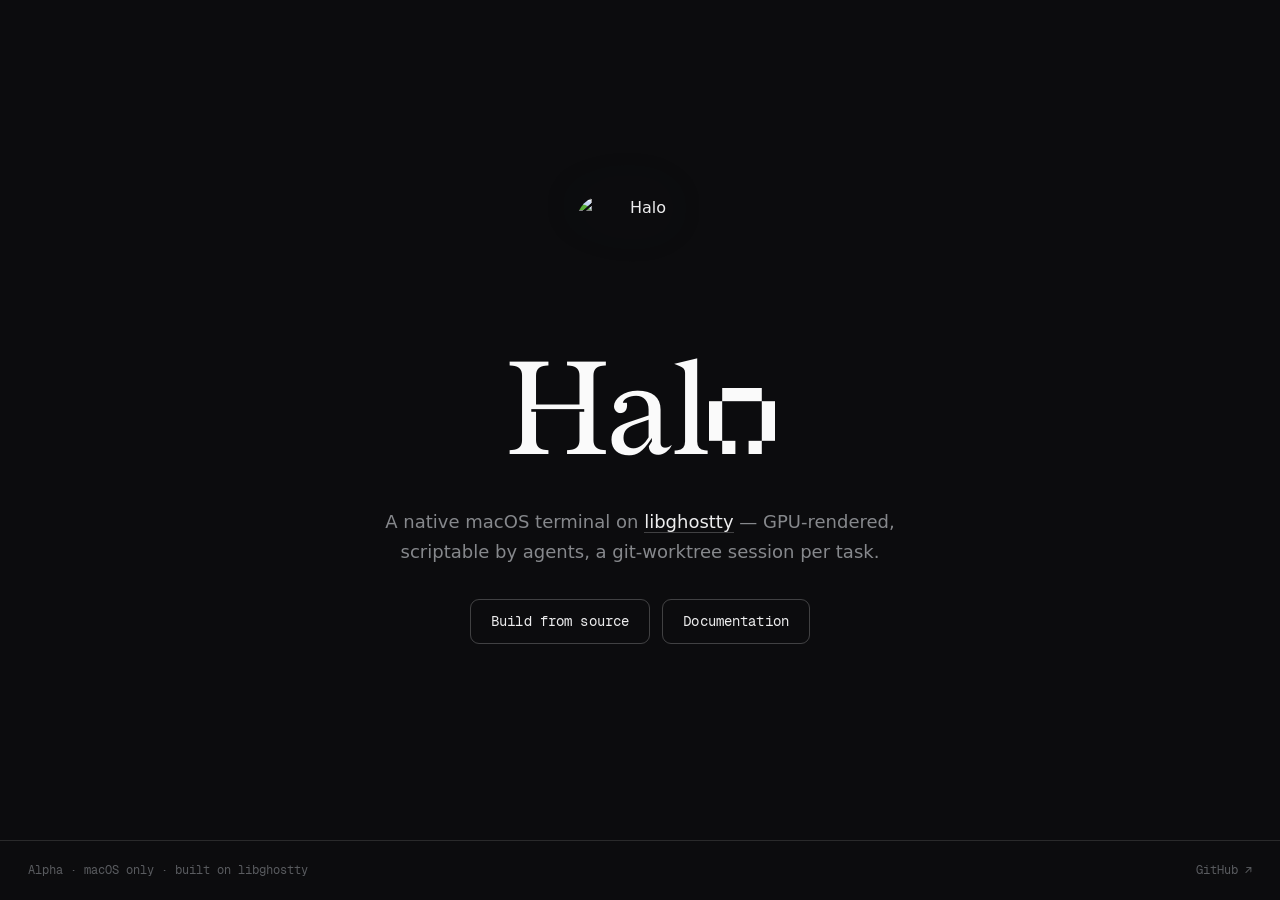
==== commit f93a9f5e: "Site: stop wordmark reflow (fixed box) + smoother preloaded slot-machine settle" ====
--- a/index.html
+++ b/index.html
@@ -23,5 +23,35 @@
     <span>Alpha · macOS only · built on libghostty</span>
     <a href="https://github.com/notnaki/Halo">GitHub ↗</a>
   </footer>
+  <script>
+    // landing: letters spin through Redaction grades, then settle left-to-right (slot-machine feel)
+    (function () {
+      if (matchMedia("(prefers-reduced-motion: reduce)").matches) return;
+      var grades = ["Redaction 10","Redaction 20","Redaction 35","Redaction 50","Redaction 70","Redaction 100"];
+      var letters = document.querySelectorAll(".wordmark span");
+      if (!letters.length) return;
+      function fam(g) { return '"' + g + '", Georgia, serif'; }
+
+      function run() {
+        var locked = [], step = 0;
+        var tick = setInterval(function () {
+          step++;
+          letters.forEach(function (el, i) {
+            if (locked[i]) return;
+            el.style.fontFamily = fam(grades[(step + i) % grades.length]); // sequential, not random
+          });
+        }, 90);
+        letters.forEach(function (el, i) {
+          setTimeout(function () { locked[i] = true; el.style.fontFamily = ""; }, 850 + i * 200);
+        });
+        setTimeout(function () { clearInterval(tick); }, 850 + letters.length * 200);
+      }
+
+      // preload every grade first so the spin never flashes the Georgia fallback
+      if (document.fonts && document.fonts.load) {
+        Promise.all(grades.map(function (g) { return document.fonts.load('120px ' + JSON.stringify(g)); })).then(run, run);
+      } else { run(); }
+    })();
+  </script>
 </body>
 </html>
--- a/css/style.css
+++ b/css/style.css
@@ -3,6 +3,10 @@
 
 @font-face { font-family:"Redaction"; src:url("../fonts/Redaction.otf") format("opentype"); font-display:swap; }
 @font-face { font-family:"Redaction 20"; src:url("../fonts/Redaction20.otf") format("opentype"); font-display:swap; }
+@font-face { font-family:"Redaction 10"; src:url("../fonts/Redaction10.otf") format("opentype"); font-display:swap; }
+@font-face { font-family:"Redaction 35"; src:url("../fonts/Redaction35.otf") format("opentype"); font-display:swap; }
+@font-face { font-family:"Redaction 50"; src:url("../fonts/Redaction50.otf") format("opentype"); font-display:swap; }
+@font-face { font-family:"Redaction 70"; src:url("../fonts/Redaction70.otf") format("opentype"); font-display:swap; }
 @font-face { font-family:"Redaction 100"; src:url("../fonts/Redaction100.otf") format("opentype"); font-display:swap; }
 @font-face { font-family:"Geist Mono"; src:url("../fonts/GeistMono-Regular.ttf") format("truetype"); font-weight:400; font-display:swap; }
 @font-face { font-family:"Geist Mono"; src:url("../fonts/GeistMono-Medium.ttf") format("truetype"); font-weight:500; font-display:swap; }
@@ -41,11 +45,15 @@
 }
 .wordmark{
   font-family:"Redaction", Georgia, serif; font-weight:400;
-  font-size:clamp(56px, 11vw, 132px); line-height:.9; letter-spacing:-.01em;
+  font-size:clamp(56px, 11vw, 132px); letter-spacing:-.01em;
   margin:0; color:#fafafa; cursor:default;
+  /* fixed box so swapping grades (different metrics) never reflows the hero */
+  line-height:1; height:1em; display:flex; align-items:center; justify-content:center;
 }
+.wordmark span{ display:inline-block; }
 /* the redaction.us gag: each character bleeds heavier as you hover it */
-.wordmark span:hover{ font-family:"Redaction 100", Georgia, serif; }
+.wordmark span:hover,
+.brand span:hover{ font-family:"Redaction 100", Georgia, serif; }
 .lede{
   max-width:50ch; margin:0; color:var(--muted);
   font-size:clamp(15px,2.4vw,18px); line-height:1.65;
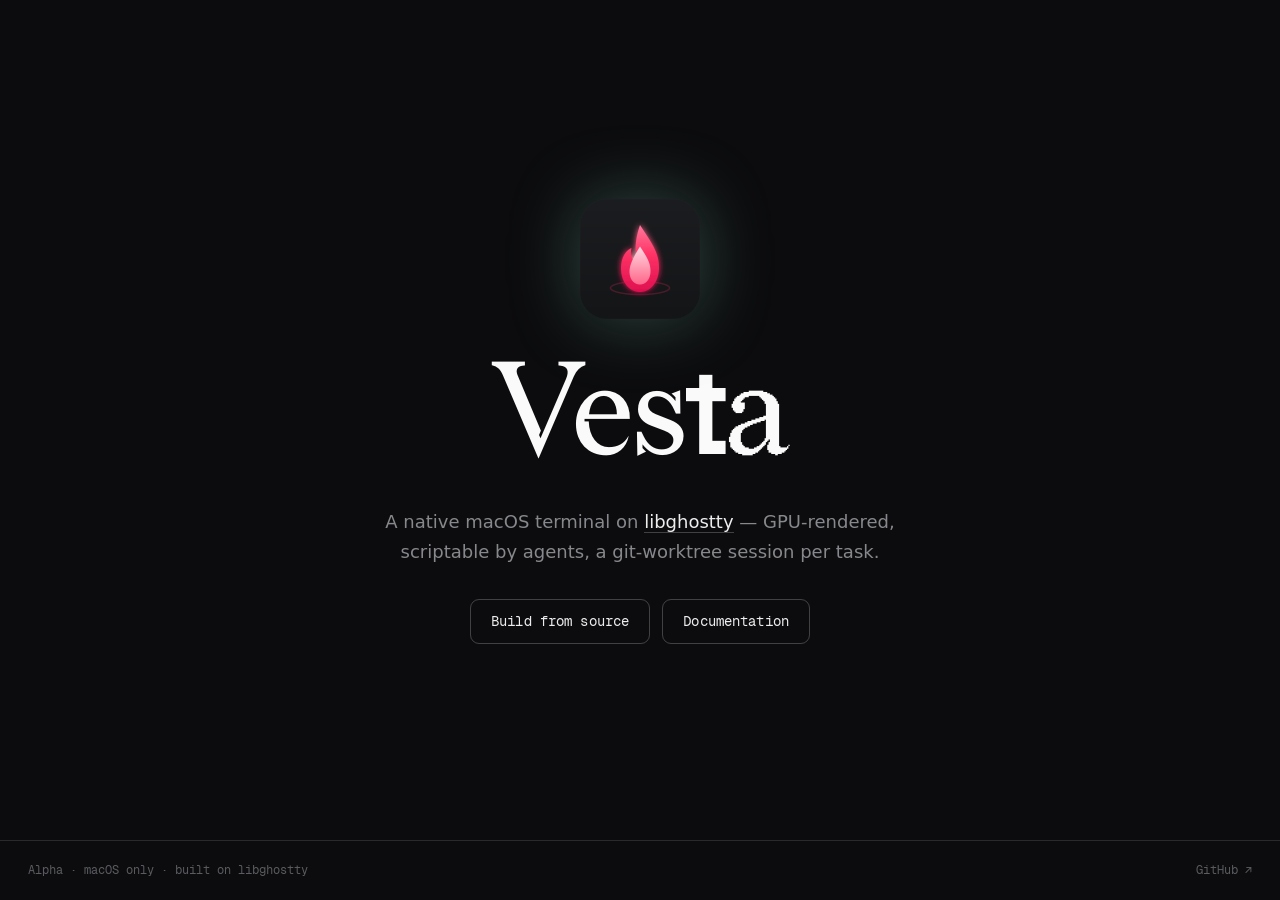
==== commit 3737dac0: "rebrand: Halo → Vesta (text, vesta.* API, vesta-* keys, flame logo) Match the product rename: all co" ====
--- a/index.html
+++ b/index.html
@@ -3,25 +3,25 @@
 <head>
 <meta charset="utf-8">
 <meta name="viewport" content="width=device-width, initial-scale=1">
-<title>Halo — a native macOS terminal on libghostty</title>
+<title>Vesta — a native macOS terminal on libghostty</title>
 <meta name="description" content="A native macOS terminal emulator built on libghostty. GPU-rendered, scriptable by agents, with a git-worktree session per task.">
 <link rel="icon" href="assets/favicon.png">
 <link rel="stylesheet" href="css/style.css">
 </head>
 <body class="home">
   <main class="hero">
-    <img class="mark" src="assets/halo-mark.png" alt="Halo" width="128" height="128">
-    <h1 class="wordmark" aria-label="Halo"><span>H</span><span>a</span><span>l</span><span>o</span></h1>
+    <img class="mark" src="assets/vesta-mark.png" alt="Vesta" width="128" height="128">
+    <h1 class="wordmark" aria-label="Vesta"><span>V</span><span>e</span><span>s</span><span>t</span><span>a</span></h1>
     <p class="lede">A native&nbsp;macOS terminal on <a href="https://ghostty.org">libghostty</a> —
       GPU-rendered, scriptable by agents, a git&#8209;worktree session per task.</p>
     <nav class="actions">
-      <a class="btn" href="https://github.com/notnaki/Halo">Build from source</a>
+      <a class="btn" href="https://github.com/notnaki/Vesta">Build from source</a>
       <a class="btn" href="docs.html">Documentation</a>
     </nav>
   </main>
   <footer class="foot">
     <span>Alpha · macOS only · built on libghostty</span>
-    <a href="https://github.com/notnaki/Halo">GitHub ↗</a>
+    <a href="https://github.com/notnaki/Vesta">GitHub ↗</a>
   </footer>
   <script>
     // landing: letters spin through Redaction grades, then settle left-to-right (slot-machine feel)
--- a/css/style.css
+++ b/css/style.css
@@ -1,4 +1,4 @@
-/* Halo — plain, single-screen. Near-black, one mark, one line, two buttons.
+/* Vesta — plain, single-screen. Near-black, one mark, one line, two buttons.
    Wordmark in Redaction (the redaction.us nod); everything else system + mono. */
 
 @font-face { font-family:"Redaction"; src:url("../fonts/Redaction.otf") format("opentype"); font-display:swap; }
@@ -46,14 +46,12 @@
 .wordmark{
   font-family:"Redaction", Georgia, serif; font-weight:400;
   font-size:clamp(56px, 11vw, 132px); letter-spacing:-.01em;
-  margin:0; color:#fafafa; cursor:default;
-  /* fixed box so swapping grades (different metrics) never reflows the hero */
-  line-height:1; height:1em; display:flex; align-items:center; justify-content:center;
+  margin:0; color:#fafafa; cursor:default; text-align:center; white-space:nowrap;
+  /* fixed-height block: heavier grades overflow visually, never reflow the icon above */
+  line-height:1; height:1em;
 }
-.wordmark span{ display:inline-block; }
 /* the redaction.us gag: each character bleeds heavier as you hover it */
-.wordmark span:hover,
-.brand span:hover{ font-family:"Redaction 100", Georgia, serif; }
+.wordmark span:hover{ font-family:"Redaction 100", Georgia, serif; }
 .lede{
   max-width:50ch; margin:0; color:var(--muted);
   font-size:clamp(15px,2.4vw,18px); line-height:1.65;
@@ -116,6 +114,7 @@
 pre{ font-family:var(--mono); font-size:13px; line-height:1.7; color:#d6d7d9; background:#111114; border:1px solid var(--line); border-radius:10px; padding:18px 20px; overflow-x:auto; }
 pre .c{ color:var(--faint); }       /* comment */
 pre .a{ color:var(--accent); }       /* verb / accent */
+pre .s{ color:#c3a6e6; }             /* string literal */
 
 kbd{ font-family:var(--mono); font-size:12px; color:var(--fg); background:#17181b; border:1px solid var(--line-2); border-bottom-width:2px; border-radius:6px; padding:2px 7px; }
 .keys{ display:flex; flex-direction:column; gap:0; }
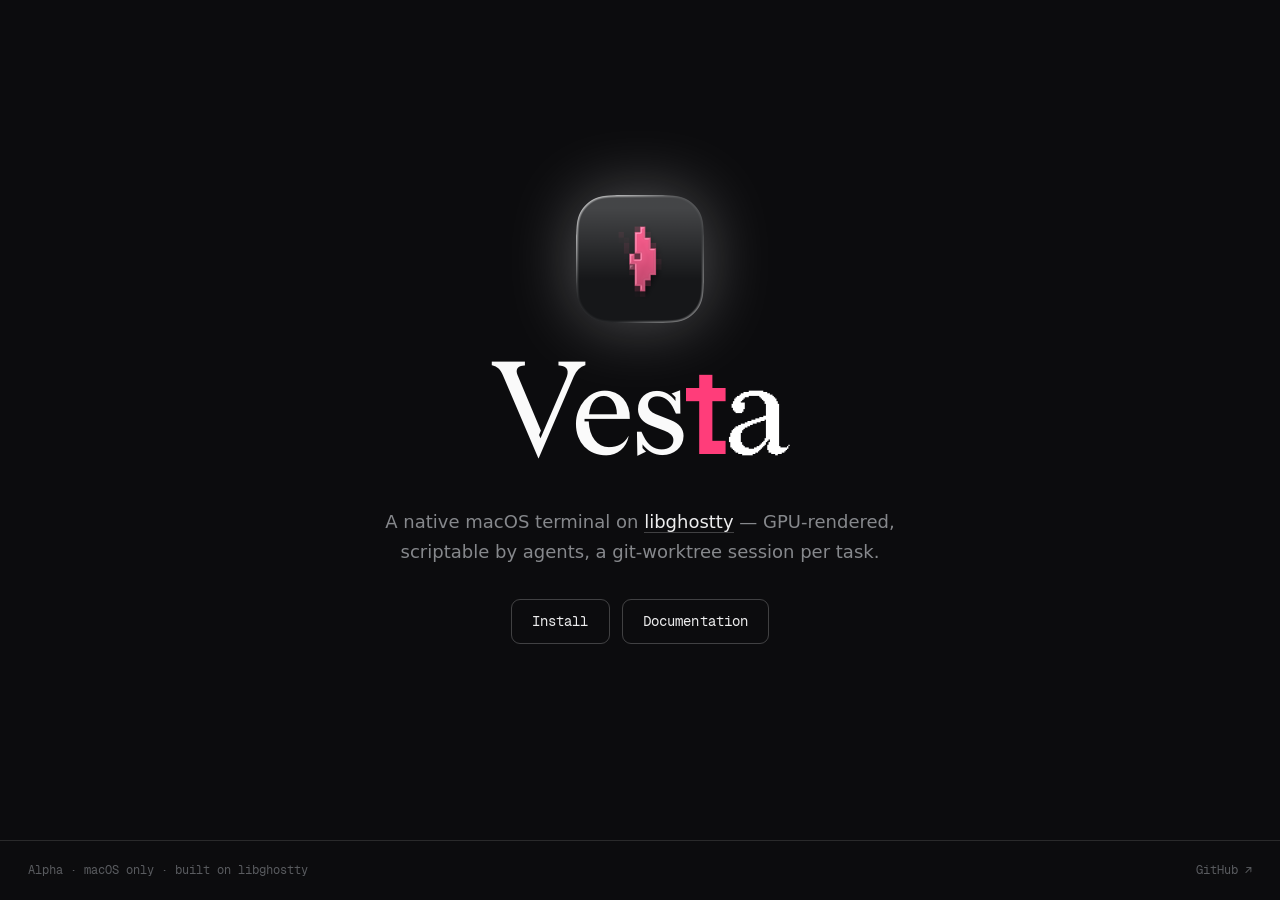
==== commit 37441b62: "site: 40-frame de-corruption hero animation + new glassy branding - hero img cycles 40 anim-NN frame" ====
--- a/index.html
+++ b/index.html
@@ -5,17 +5,18 @@
 <meta name="viewport" content="width=device-width, initial-scale=1">
 <title>Vesta — a native macOS terminal on libghostty</title>
 <meta name="description" content="A native macOS terminal emulator built on libghostty. GPU-rendered, scriptable by agents, with a git-worktree session per task.">
-<link rel="icon" href="assets/favicon.png">
+<link rel="icon" href="assets/vesta-icon.png">
+<link rel="apple-touch-icon" href="assets/vesta-icon.png">
 <link rel="stylesheet" href="css/style.css">
 </head>
 <body class="home">
   <main class="hero">
-    <img class="mark" src="assets/vesta-mark.png" alt="Vesta" width="128" height="128">
+    <img id="mark" class="mark" src="assets/icon/0-white.png" width="128" height="128" alt="Vesta">
     <h1 class="wordmark" aria-label="Vesta"><span>V</span><span>e</span><span>s</span><span>t</span><span>a</span></h1>
     <p class="lede">A native&nbsp;macOS terminal on <a href="https://ghostty.org">libghostty</a> —
       GPU-rendered, scriptable by agents, a git&#8209;worktree session per task.</p>
     <nav class="actions">
-      <a class="btn" href="https://github.com/notnaki/Vesta">Build from source</a>
+      <a class="btn" href="https://github.com/notnaki/Vesta/releases/latest">Install</a>
       <a class="btn" href="docs.html">Documentation</a>
     </nav>
   </main>
@@ -24,33 +25,72 @@
     <a href="https://github.com/notnaki/Vesta">GitHub ↗</a>
   </footer>
   <script>
-    // landing: letters spin through Redaction grades, then settle left-to-right (slot-machine feel)
+    // landing: the mark de-corrupts (pixelated pink → clean white) while the wordmark
+    // letters spin through Redaction grades and settle left-to-right (slot-machine feel)
     (function () {
-      if (matchMedia("(prefers-reduced-motion: reduce)").matches) return;
-      var grades = ["Redaction 10","Redaction 20","Redaction 35","Redaction 50","Redaction 70","Redaction 100"];
+      var mark = document.getElementById("mark");
+      // Frames most-corrupt → clean: the 40 anim-NN stages (exported from the
+      // AppIcon-anim/Vesta-anim-NN.icon docs, coarsest = 40), then pink, then clean white.
+      // We keep only the ones that actually load, so the cycle self-heals if any is missing.
+      var pad = function (n) { return n < 10 ? "0" + n : "" + n; };
+      var candidates = [];
+      for (var i = 40; i >= 1; i--) candidates.push("assets/icon/anim-" + pad(i) + ".png");
+      candidates.push("assets/icon/1-pink.png", "assets/icon/0-white.png");
+      var clean = "assets/icon/0-white.png";
+
+      var gradeNums = [10, 20, 35, 50, 70, 100];
+      var grades = gradeNums.map(function (n) { return "Redaction " + n; });
       var letters = document.querySelectorAll(".wordmark span");
-      if (!letters.length) return;
       function fam(g) { return '"' + g + '", Georgia, serif'; }
+      function corruptColor(n) {   // grade 10 ≈ white, grade 100 = full pink
+        var t = (n - 10) / 90;
+        return "rgb(255," + Math.round(255 - t * 194) + "," + Math.round(255 - t * 133) + ")";
+      }
 
-      function run() {
+      var totalMs = 850 + letters.length * 200;
+      var markMs = totalMs;   // mark resolves in lockstep with the wordmark settling
+      function run(frames) {
+        if (matchMedia("(prefers-reduced-motion: reduce)").matches) { if (mark) mark.src = clean; return; }
+        if (mark && frames.length) mark.src = frames[0];
         var locked = [], step = 0;
         var tick = setInterval(function () {
           step++;
           letters.forEach(function (el, i) {
             if (locked[i]) return;
-            el.style.fontFamily = fam(grades[(step + i) % grades.length]); // sequential, not random
+            var idx = (step + i) % grades.length;
+            el.style.fontFamily = fam(grades[idx]);
+            el.style.color = corruptColor(gradeNums[idx]);
           });
         }, 90);
+        // mark: one-way resolve, stepping straight from most-corrupt to clean.
+        var last = frames.length - 1, g = 0;
+        var gtick = setInterval(function () {
+          g++;
+          if (mark) mark.src = frames[Math.min(last, g)];
+          if (g >= last) clearInterval(gtick);
+        }, markMs / (last + 1));
         letters.forEach(function (el, i) {
-          setTimeout(function () { locked[i] = true; el.style.fontFamily = ""; }, 850 + i * 200);
+          setTimeout(function () { locked[i] = true; el.style.fontFamily = ""; el.style.color = ""; }, 850 + i * 200);
         });
-        setTimeout(function () { clearInterval(tick); }, 850 + letters.length * 200);
+        setTimeout(function () { clearInterval(tick); }, totalMs);
+        setTimeout(function () { clearInterval(gtick); if (mark) mark.src = clean; }, markMs);
       }
 
-      // preload every grade first so the spin never flashes the Georgia fallback
-      if (document.fonts && document.fonts.load) {
-        Promise.all(grades.map(function (g) { return document.fonts.load('120px ' + JSON.stringify(g)); })).then(run, run);
-      } else { run(); }
+      // preload candidates; keep (in order) only those that load, then start once fonts are ready
+      var loaded = {}, pending = candidates.length;
+      function ready() {
+        var frames = candidates.filter(function (s) { return loaded[s]; });
+        var go = function () { run(frames); };
+        if (document.fonts && document.fonts.load) {
+          Promise.all(grades.map(function (g) { return document.fonts.load('120px ' + JSON.stringify(g)); })).then(go, go);
+        } else { go(); }
+      }
+      candidates.forEach(function (src) {
+        var im = new Image();
+        im.onload = function () { loaded[src] = true; if (--pending === 0) ready(); };
+        im.onerror = function () { if (--pending === 0) ready(); };
+        im.src = src;
+      });
     })();
   </script>
 </body>
--- a/css/style.css
+++ b/css/style.css
@@ -18,7 +18,7 @@
   --faint:#5a5c60;
   --line:rgba(255,255,255,.12);
   --line-2:rgba(255,255,255,.22);
-  --accent:#7dcfb6;
+  --accent:#ff3d7a;
   --mono:"Geist Mono", ui-monospace, SFMono-Regular, Menlo, monospace;
   --sans:-apple-system, BlinkMacSystemFont, "Segoe UI", Inter, system-ui, sans-serif;
 }
@@ -41,7 +41,7 @@
 .mark{
   width:128px; height:128px; border-radius:28px;
   /* drop-shadow traces the PNG alpha, so the glow hugs the mark (box-shadow left a gap) */
-  filter:drop-shadow(0 0 34px rgba(125,207,182,.30));
+  filter:drop-shadow(0 0 34px rgba(255,255,255,.30));
 }
 .wordmark{
   font-family:"Redaction", Georgia, serif; font-weight:400;
@@ -65,7 +65,7 @@
   color:var(--fg); padding:11px 20px; border:1px solid var(--line-2); border-radius:9px;
   transition:border-color .18s ease, color .18s ease, background .18s ease;
 }
-.btn:hover{ border-color:var(--accent); color:var(--accent); background:rgba(125,207,182,.05); }
+.btn:hover{ border-color:var(--accent); color:var(--accent); background:rgba(255,61,122,.05); }
 
 .foot{
   display:flex; justify-content:space-between; gap:16px; flex-wrap:wrap;
@@ -94,6 +94,7 @@
 .toc .grp-t{ color:var(--faint); text-transform:uppercase; letter-spacing:.08em; font-size:10.5px; margin-top:16px; }
 .toc .grp-t:first-child{ margin-top:0; }
 
+.doc{ min-width:0; }  /* grid child defaults to min-width:auto → a wide <pre> stretches the track past the viewport; this lets pre's overflow-x:auto scroll instead */
 .doc h1{ font-family:"Redaction",serif; font-weight:400; font-size:clamp(40px,7vw,64px); margin:0 0 8px; }
 .doc .sub{ color:var(--muted); max-width:62ch; margin:0 0 40px; }
 .doc section{ margin-bottom:56px; scroll-margin-top:84px; }
